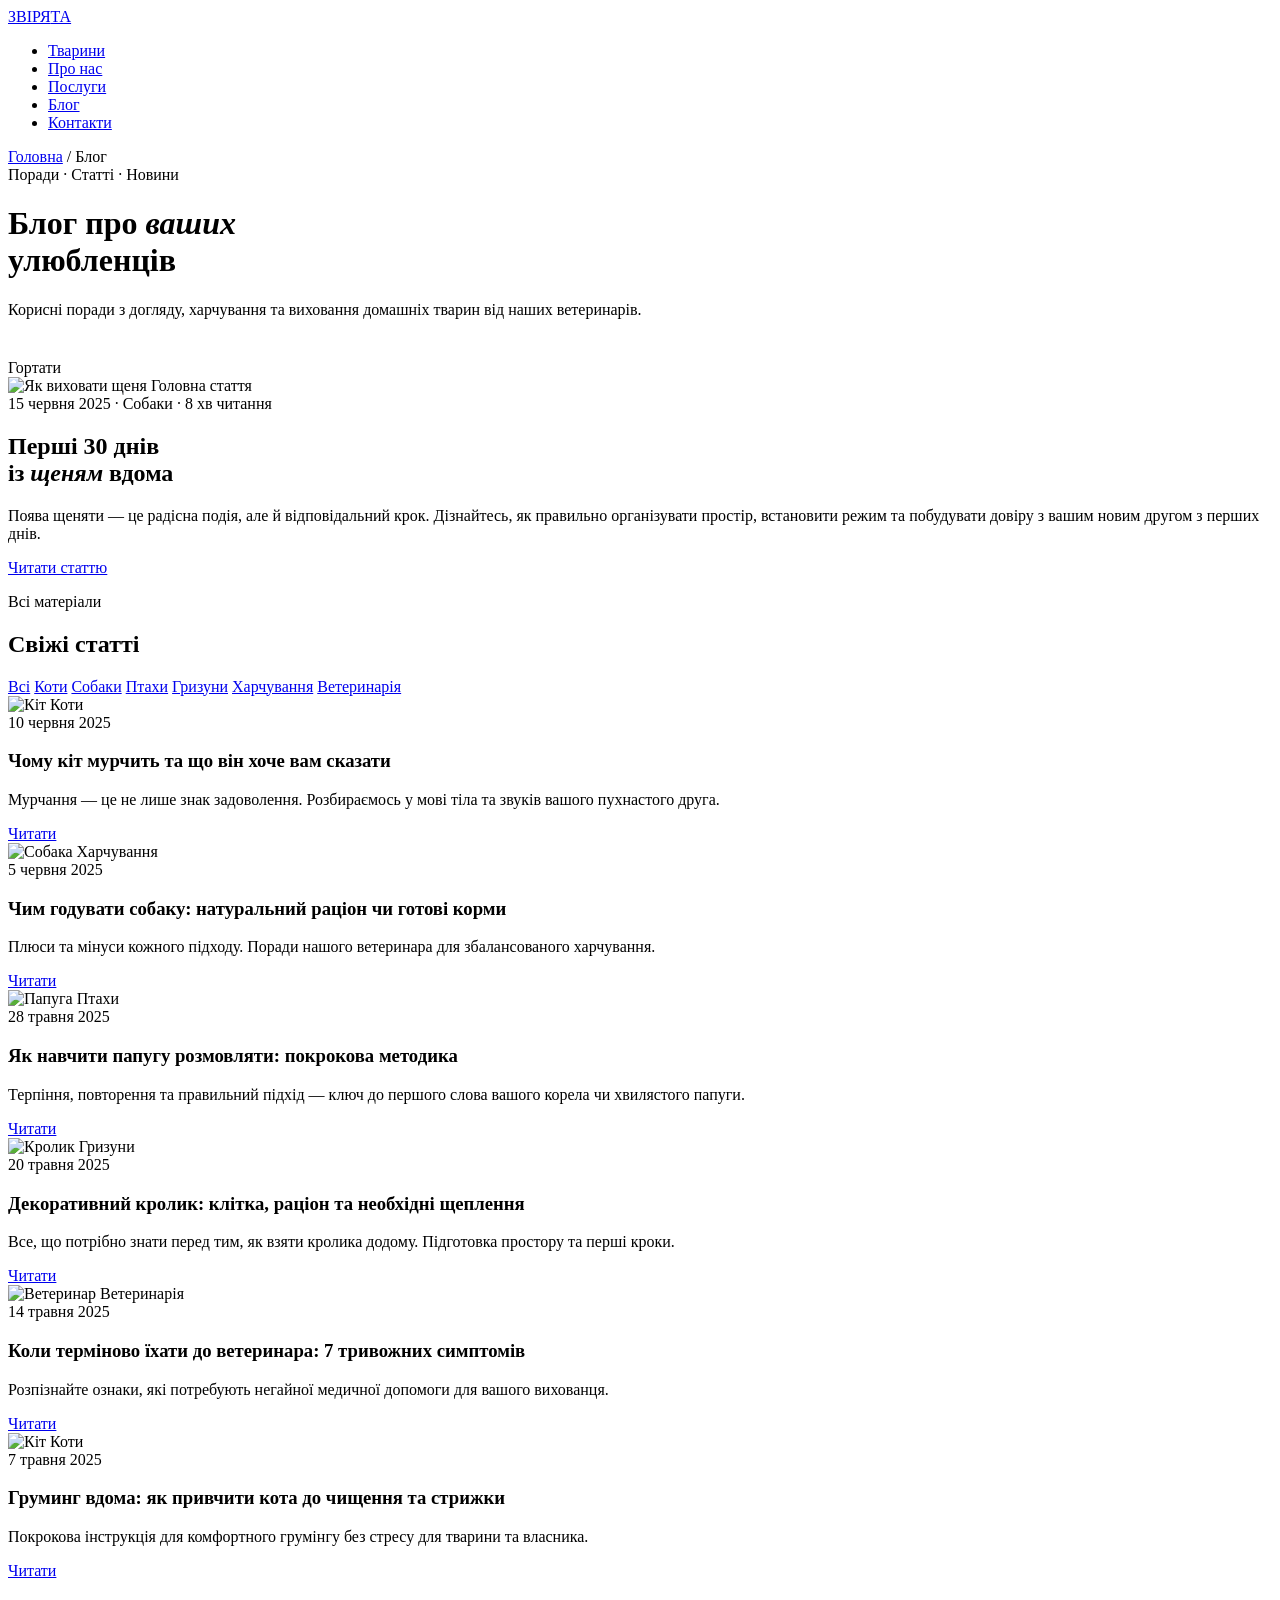
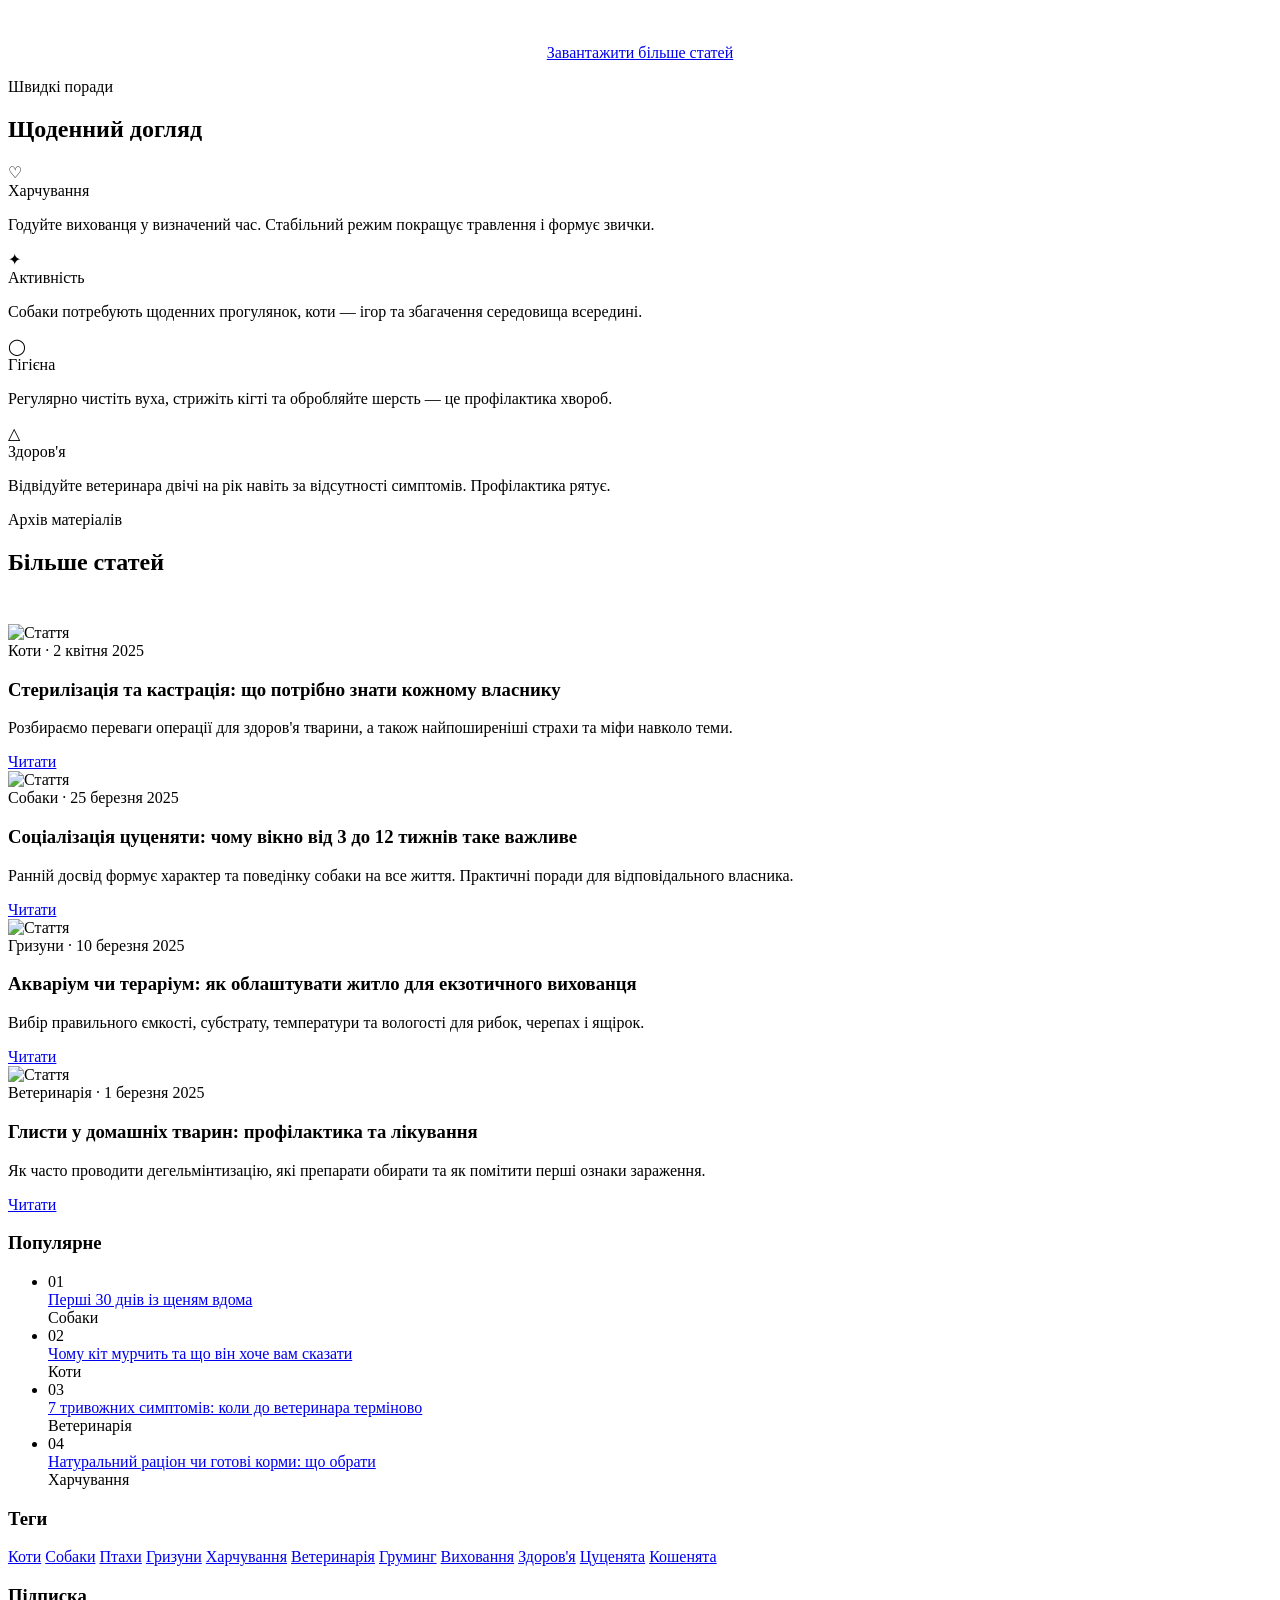
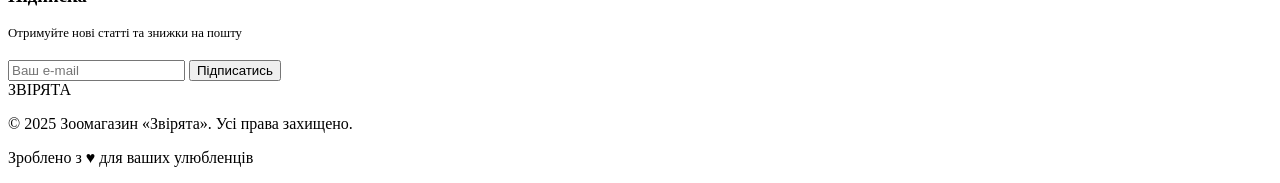
==== index.html @ 67604cf1 "Rename html.index to index.html" ====
<!DOCTYPE html>
<html lang="uk">
<head>
  <meta charset="UTF-8">
  <meta name="viewport" content="width=device-width, initial-scale=1.0">
  <title>ЗВІРЯТА — Блог про тварин</title>
  <link rel="stylesheet" href="style.css">
  <link href="https://fonts.googleapis.com/css2?family=Cormorant+Garamond:ital,wght@0,300;0,400;1,300&family=Montserrat:wght@300;400;500&display=swap" rel="stylesheet">
</head>
<body>


  <!-- NAV -->
  <nav>
    <a href="index.html" class="nav-logo">ЗВІ<span>РЯ</span>ТА</a>
    <ul class="nav-links">
      <li><a href="index.html#animals">Тварини</a></li>
      <li><a href="about.html">Про нас</a></li>
      <li><a href="Services.html">Послуги</a></li>
      <li><a href="about.html#blog" class="active">Блог</a></li>
      <li><a href="index.html#Contacs">Контакти</a></li>
    </ul>
  </nav>




  <!-- PAGE HERO -->
  <div class="page-hero">
    <div class="hero-deco"></div>
    <div class="hero-deco"></div>
    <div class="breadcrumb">
      <a href="index.html">Головна</a>
      <span>/</span>
      <span style="color: var(--accent);">Блог</span>
    </div>
    <span class="page-hero-tag">Поради · Статті · Новини</span>
    <h1 class="page-hero-title">Блог про <em>ваших</em><br>улюбленців</h1>
    <p class="page-hero-sub">Корисні поради з догляду, харчування та виховання домашніх тварин від наших ветеринарів.</p>
    <div class="scroll-hint" style="position: relative; bottom: unset; left: unset; transform: none; margin-top: 2.5rem;">
      <div class="scroll-line"></div>
      <span>Гортати</span>
    </div>
  </div>


  <!-- FEATURED ARTICLE -->
  <section id="featured" style="padding: 0;">
    <div class="featured-inner">
      <div class="featured-img">
        <img src="https://images.unsplash.com/photo-1601979031925-424e53b6caaa?w=900&q=80" alt="Як виховати щеня">
        <span class="featured-label">Головна стаття</span>
      </div>
      <div class="featured-content">
        <div class="featured-meta">
          <span>15 червня 2025</span>
          <span>·</span>
          <span>Собаки</span>
          <span>·</span>
          <span>8 хв читання</span>
        </div>
        <h2 class="featured-title">Перші 30 днів<br>із <em>щеням</em> вдома</h2>
        <div class="divider"></div>
        <p class="featured-excerpt">Поява щеняти — це радісна подія, але й відповідальний крок. Дізнайтесь, як правильно організувати простір, встановити режим та побудувати довіру з вашим новим другом з перших днів.</p>
        <a href="#" class="btn" style="align-self: flex-start;">Читати статтю</a>
      </div>
    </div>
  </section>


  <!-- BLOG GRID -->
  <section id="blog-grid">
    <div class="blog-header">
      <div>
        <p class="section-label">Всі матеріали</p>
        <h2 class="section-title">Свіжі статті</h2>
        <div class="divider"></div>
      </div>
      <div class="categories">
        <a href="#" class="cat-btn active">Всі</a>
        <a href="#" class="cat-btn">Коти</a>
        <a href="#" class="cat-btn">Собаки</a>
        <a href="#" class="cat-btn">Птахи</a>
        <a href="#" class="cat-btn">Гризуни</a>
        <a href="#" class="cat-btn">Харчування</a>
        <a href="#" class="cat-btn">Ветеринарія</a>
      </div>
    </div>


    <div class="articles-grid">


      <div class="article-card">
        <div class="article-img">
          <img src="https://images.unsplash.com/photo-1548802673-380ab8ebc7b7?w=600&q=80" alt="Кіт">
          <span class="article-cat-tag">Коти</span>
        </div>
        <div class="article-body">
          <span class="article-date">10 червня 2025</span>
          <h3 class="article-title">Чому кіт мурчить та що він хоче вам сказати</h3>
          <p class="article-excerpt">Мурчання — це не лише знак задоволення. Розбираємось у мові тіла та звуків вашого пухнастого друга.</p>
          <a href="#" class="article-link">Читати</a>
        </div>
      </div>


      <div class="article-card">
        <div class="article-img">
          <img src="https://images.unsplash.com/photo-1568640347023-a616a30bc3bd?w=600&q=80" alt="Собака">
          <span class="article-cat-tag">Харчування</span>
        </div>
        <div class="article-body">
          <span class="article-date">5 червня 2025</span>
          <h3 class="article-title">Чим годувати собаку: натуральний раціон чи готові корми</h3>
          <p class="article-excerpt">Плюси та мінуси кожного підходу. Поради нашого ветеринара для збалансованого харчування.</p>
          <a href="#" class="article-link">Читати</a>
        </div>
      </div>


      <div class="article-card">
        <div class="article-img">
          <img src="https://images.unsplash.com/photo-1552728089-57bdde30beb3?w=600&q=80" alt="Папуга">
          <span class="article-cat-tag">Птахи</span>
        </div>
        <div class="article-body">
          <span class="article-date">28 травня 2025</span>
          <h3 class="article-title">Як навчити папугу розмовляти: покрокова методика</h3>
          <p class="article-excerpt">Терпіння, повторення та правильний підхід — ключ до першого слова вашого корела чи хвилястого папуги.</p>
          <a href="#" class="article-link">Читати</a>
        </div>
      </div>


      <div class="article-card">
        <div class="article-img">
          <img src="https://images.unsplash.com/photo-1615631648086-325025c9e51e?w=600&q=80" alt="Кролик">
          <span class="article-cat-tag">Гризуни</span>
        </div>
        <div class="article-body">
          <span class="article-date">20 травня 2025</span>
          <h3 class="article-title">Декоративний кролик: клітка, раціон та необхідні щеплення</h3>
          <p class="article-excerpt">Все, що потрібно знати перед тим, як взяти кролика додому. Підготовка простору та перші кроки.</p>
          <a href="#" class="article-link">Читати</a>
        </div>
      </div>


      <div class="article-card">
        <div class="article-img">
          <img src="https://images.unsplash.com/photo-1587300003388-59208cc962cb?w=600&q=80" alt="Ветеринар">
          <span class="article-cat-tag">Ветеринарія</span>
        </div>
        <div class="article-body">
          <span class="article-date">14 травня 2025</span>
          <h3 class="article-title">Коли терміново їхати до ветеринара: 7 тривожних симптомів</h3>
          <p class="article-excerpt">Розпізнайте ознаки, які потребують негайної медичної допомоги для вашого вихованця.</p>
          <a href="#" class="article-link">Читати</a>
        </div>
      </div>


      <div class="article-card">
        <div class="article-img">
          <img src="https://images.unsplash.com/photo-1514888286974-6c03e2ca1dba?w=600&q=80" alt="Кіт">
          <span class="article-cat-tag">Коти</span>
        </div>
        <div class="article-body">
          <span class="article-date">7 травня 2025</span>
          <h3 class="article-title">Груминг вдома: як привчити кота до чищення та стрижки</h3>
          <p class="article-excerpt">Покрокова інструкція для комфортного грумінгу без стресу для тварини та власника.</p>
          <a href="#" class="article-link">Читати</a>
        </div>
      </div>


    </div>


    <div style="text-align: center; margin-top: 4rem;">
      <a href="#" class="btn btn-outline">Завантажити більше статей</a>
    </div>
  </section>


  <!-- QUICK TIPS STRIP -->
  <section id="tips">
    <div class="tips-header">
      <p class="section-label">Швидкі поради</p>
      <h2 class="section-title">Щоденний догляд</h2>
      <div class="divider"></div>
    </div>
    <div class="tips-grid">
      <div class="tip-item">
        <div class="tip-icon">♡</div>
        <div class="tip-title">Харчування</div>
        <p class="tip-text">Годуйте вихованця у визначений час. Стабільний режим покращує травлення і формує звички.</p>
      </div>
      <div class="tip-item">
        <div class="tip-icon">✦</div>
        <div class="tip-title">Активність</div>
        <p class="tip-text">Собаки потребують щоденних прогулянок, коти — ігор та збагачення середовища всередині.</p>
      </div>
      <div class="tip-item">
        <div class="tip-icon">◯</div>
        <div class="tip-title">Гігієна</div>
        <p class="tip-text">Регулярно чистіть вуха, стрижіть кігті та обробляйте шерсть — це профілактика хвороб.</p>
      </div>
      <div class="tip-item">
        <div class="tip-icon">△</div>
        <div class="tip-title">Здоров'я</div>
        <p class="tip-text">Відвідуйте ветеринара двічі на рік навіть за відсутності симптомів. Профілактика рятує.</p>
      </div>
    </div>
  </section>


  <!-- MORE ARTICLES + SIDEBAR -->
  <section id="more-articles">
    <div style="margin-bottom: 3rem;">
      <p class="section-label">Архів матеріалів</p>
      <h2 class="section-title">Більше статей</h2>
      <div class="divider"></div>
    </div>
    <div class="two-col">
      <div class="list-articles">


        <div class="list-article">
          <div class="list-article-img">
            <img src="https://images.unsplash.com/photo-1450778869180-41d0601e046e?w=400&q=80" alt="Стаття">
          </div>
          <div class="list-article-content">
            <div class="list-article-cat">Коти · 2 квітня 2025</div>
            <h3 class="list-article-title">Стерилізація та кастрація: що потрібно знати кожному власнику</h3>
            <p class="list-article-excerpt">Розбираємо переваги операції для здоров'я тварини, а також найпоширеніші страхи та міфи навколо теми.</p>
            <a href="#" class="article-link">Читати</a>
          </div>
        </div>


        <div class="list-article">
          <div class="list-article-img">
            <img src="https://images.unsplash.com/photo-1518155317743-a8ff43ea6a5f?w=400&q=80" alt="Стаття">
          </div>
          <div class="list-article-content">
            <div class="list-article-cat">Собаки · 25 березня 2025</div>
            <h3 class="list-article-title">Соціалізація цуценяти: чому вікно від 3 до 12 тижнів таке важливе</h3>
            <p class="list-article-excerpt">Ранній досвід формує характер та поведінку собаки на все життя. Практичні поради для відповідального власника.</p>
            <a href="#" class="article-link">Читати</a>
          </div>
        </div>


        <div class="list-article">
          <div class="list-article-img">
            <img src="https://images.unsplash.com/photo-1425082661705-1834bfd09dca?w=400&q=80" alt="Стаття">
          </div>
          <div class="list-article-content">
            <div class="list-article-cat">Гризуни · 10 березня 2025</div>
            <h3 class="list-article-title">Акваріум чи тераріум: як облаштувати житло для екзотичного вихованця</h3>
            <p class="list-article-excerpt">Вибір правильного ємкості, субстрату, температури та вологості для рибок, черепах і ящірок.</p>
            <a href="#" class="article-link">Читати</a>
          </div>
        </div>


        <div class="list-article">
          <div class="list-article-img">
            <img src="https://images.unsplash.com/photo-1537151608828-ea2b11777ee8?w=400&q=80" alt="Стаття">
          </div>
          <div class="list-article-content">
            <div class="list-article-cat">Ветеринарія · 1 березня 2025</div>
            <h3 class="list-article-title">Глисти у домашніх тварин: профілактика та лікування</h3>
            <p class="list-article-excerpt">Як часто проводити дегельмінтизацію, які препарати обирати та як помітити перші ознаки зараження.</p>
            <a href="#" class="article-link">Читати</a>
          </div>
        </div>


      </div>


      <!-- SIDEBAR -->
      <aside class="sidebar">


        <div class="sidebar-block">
          <h3 class="sidebar-title">Популярне</h3>
          <ul class="popular-list">
            <li class="popular-item">
              <span class="popular-num">01</span>
              <div>
                <a href="#" class="popular-title">Перші 30 днів із щеням вдома</a>
                <div class="popular-cat">Собаки</div>
              </div>
            </li>
            <li class="popular-item">
              <span class="popular-num">02</span>
              <div>
                <a href="#" class="popular-title">Чому кіт мурчить та що він хоче вам сказати</a>
                <div class="popular-cat">Коти</div>
              </div>
            </li>
            <li class="popular-item">
              <span class="popular-num">03</span>
              <div>
                <a href="#" class="popular-title">7 тривожних симптомів: коли до ветеринара терміново</a>
                <div class="popular-cat">Ветеринарія</div>
              </div>
            </li>
            <li class="popular-item">
              <span class="popular-num">04</span>
              <div>
                <a href="#" class="popular-title">Натуральний раціон чи готові корми: що обрати</a>
                <div class="popular-cat">Харчування</div>
              </div>
            </li>
          </ul>
        </div>


        <div class="sidebar-block">
          <h3 class="sidebar-title">Теги</h3>
          <div class="tag-cloud">
            <a href="#" class="tag">Коти</a>
            <a href="#" class="tag">Собаки</a>
            <a href="#" class="tag">Птахи</a>
            <a href="#" class="tag">Гризуни</a>
            <a href="#" class="tag">Харчування</a>
            <a href="#" class="tag">Ветеринарія</a>
            <a href="#" class="tag">Груминг</a>
            <a href="#" class="tag">Виховання</a>
            <a href="#" class="tag">Здоров'я</a>
            <a href="#" class="tag">Цуценята</a>
            <a href="#" class="tag">Кошенята</a>
          </div>
        </div>


        <div class="sidebar-block sidebar-newsletter">
          <h3 class="sidebar-title">Підписка</h3>
          <p style="font-size: .8rem; color: var(--muted); margin-bottom: 1.2rem;">Отримуйте нові статті та знижки на пошту</p>
          <input type="email" placeholder="Ваш e-mail">
          <button type="button">Підписатись</button>
        </div>


      </aside>
    </div>
  </section>


  <!-- FOOTER -->
  <footer>
    <div class="footer-logo">ЗВІ<span>РЯ</span>ТА</div>
    <p>© 2025 Зоомагазин «Звірята». Усі права захищено.</p>
    <p>Зроблено з ♥ для ваших улюбленців</p>
  </footer>


</body>
</html>
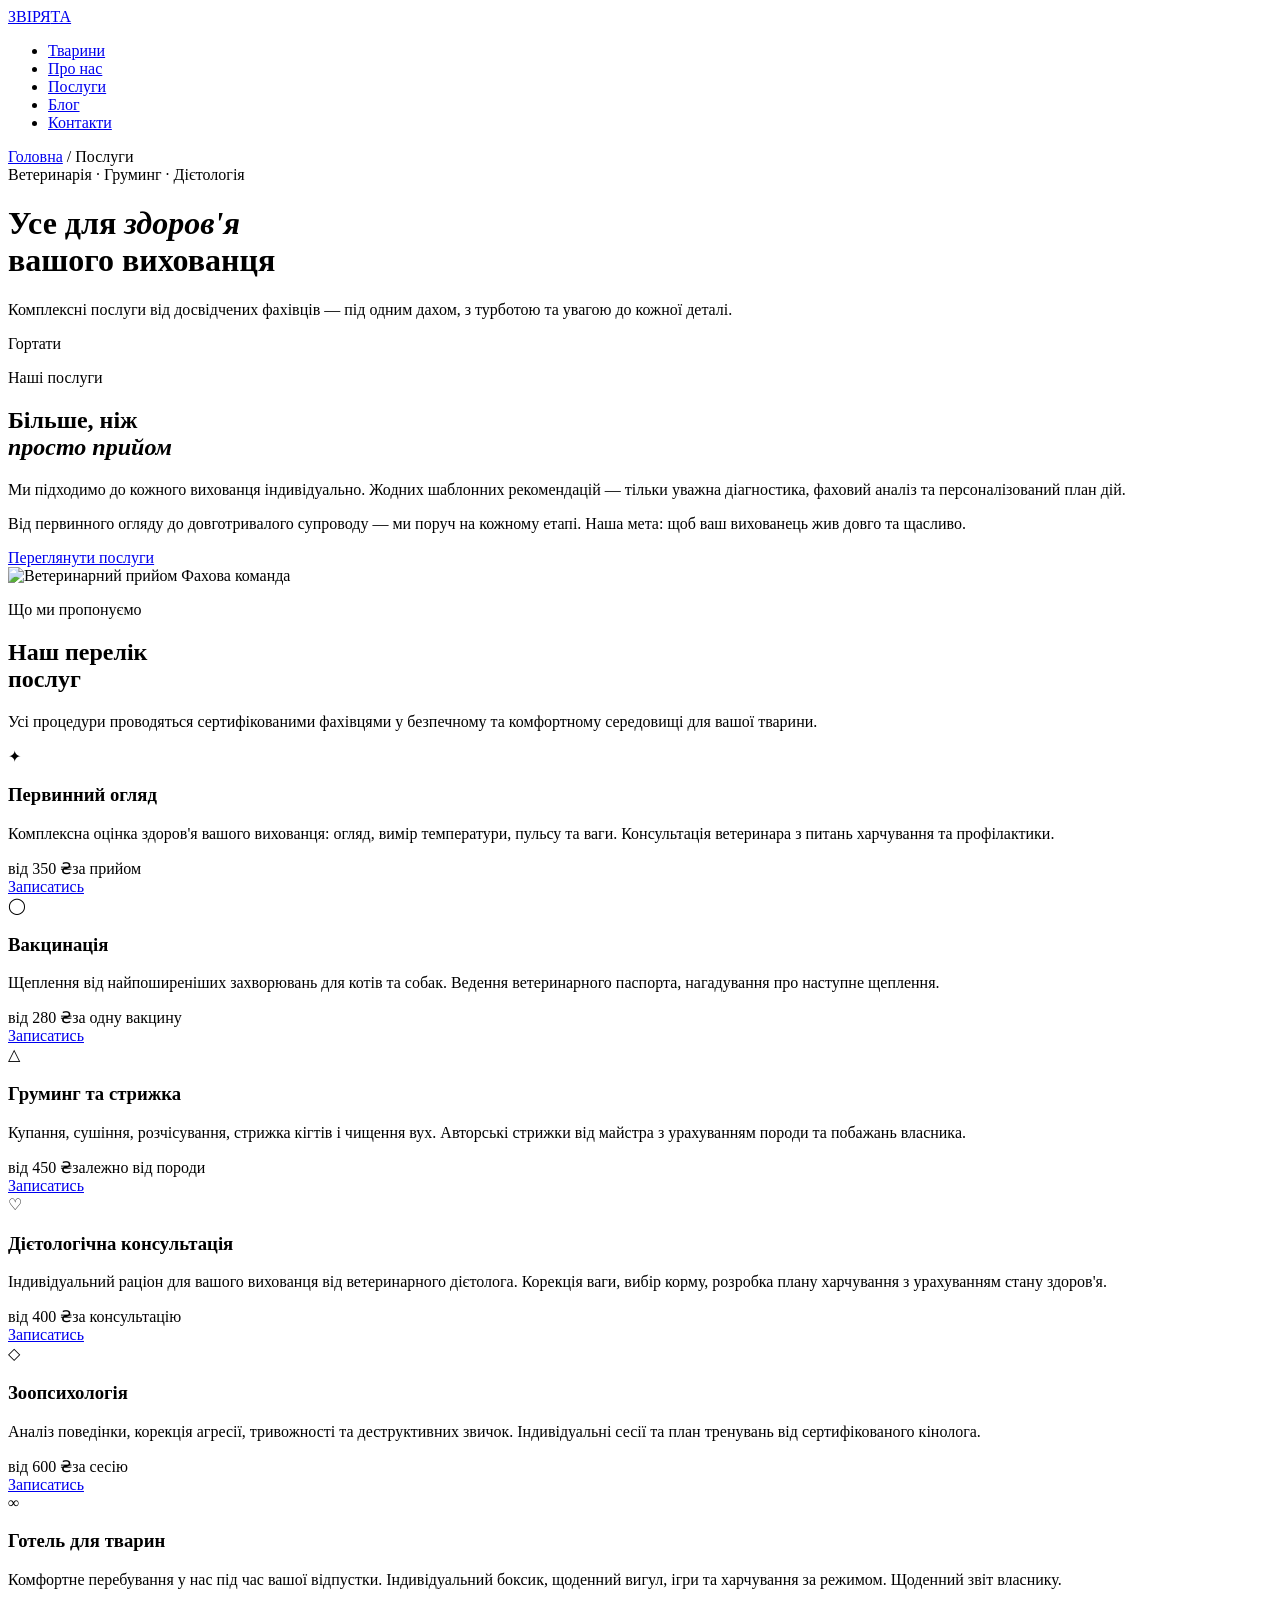
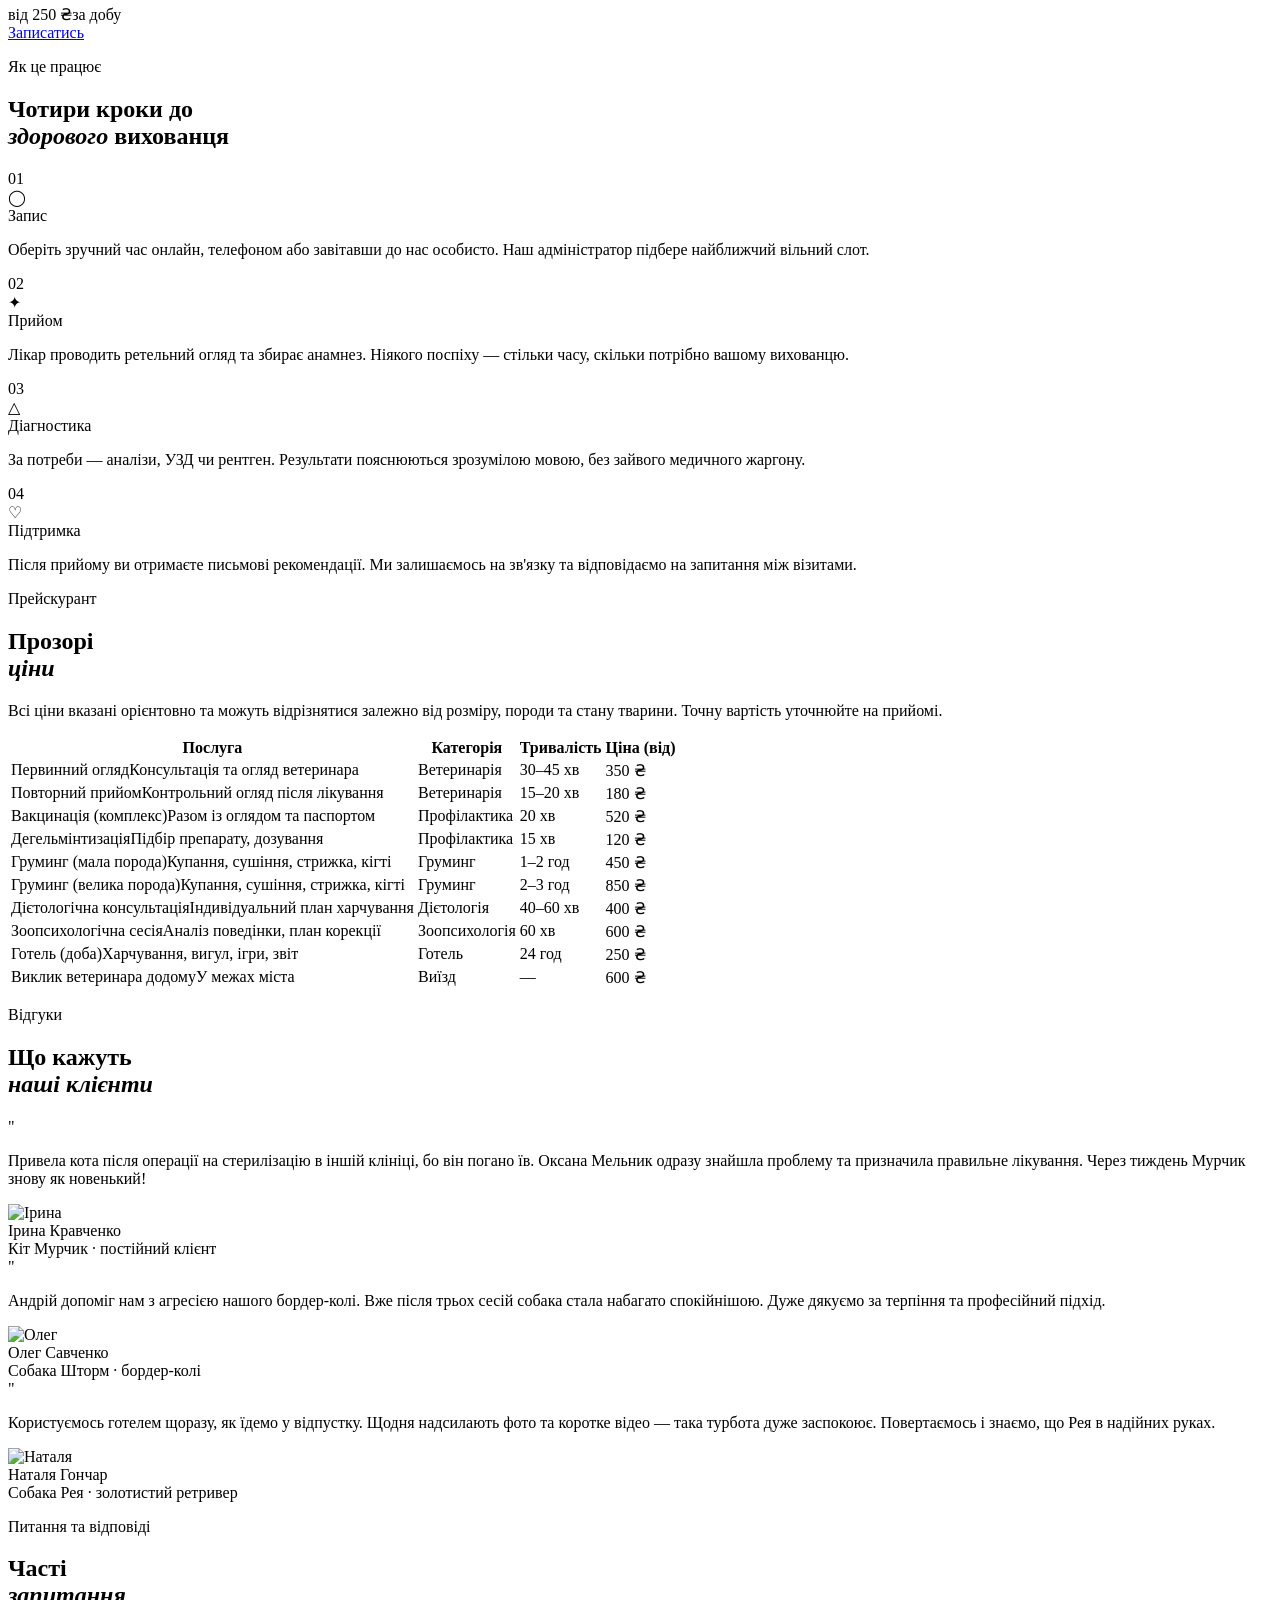
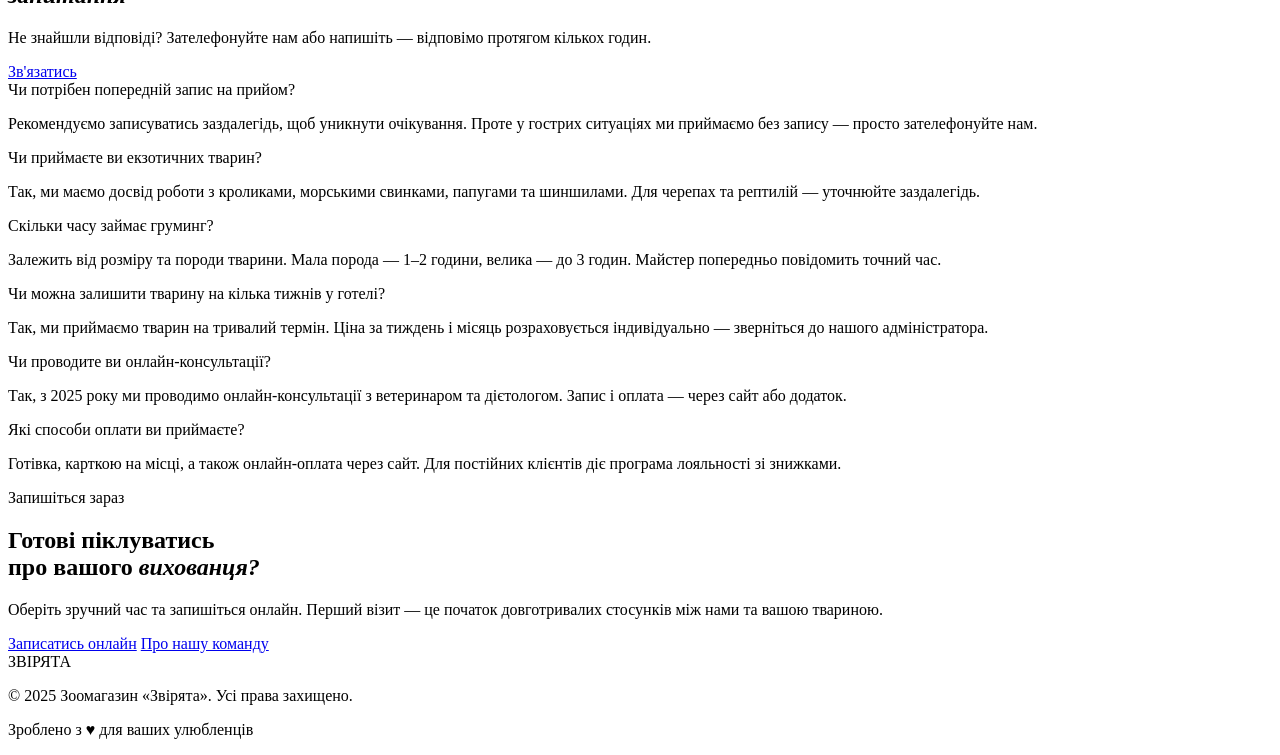
==== commit f11134eb: "Create index.html for services page Add a complete HTML structure for the services page." ====
--- a/index.html
+++ b/index.html
@@ -1,15 +1,15 @@
+
 
 <!DOCTYPE html>
 <html lang="uk">
 <head>
   <meta charset="UTF-8">
   <meta name="viewport" content="width=device-width, initial-scale=1.0">
-  <title>ЗВІРЯТА — Блог про тварин</title>
-  <link rel="stylesheet" href="style.css">
+  <title>Послуги — ЗВІРЯТА</title>
+  <link rel="stylesheet" href="style3.css">
   <link href="https://fonts.googleapis.com/css2?family=Cormorant+Garamond:ital,wght@0,300;0,400;1,300&family=Montserrat:wght@300;400;500&display=swap" rel="stylesheet">
 </head>
 <body>
-
 
   <!-- NAV -->
   <nav>
@@ -17,14 +17,11 @@
     <ul class="nav-links">
       <li><a href="index.html#animals">Тварини</a></li>
       <li><a href="about.html">Про нас</a></li>
-      <li><a href="Services.html">Послуги</a></li>
-      <li><a href="about.html#blog" class="active">Блог</a></li>
-      <li><a href="index.html#Contacs">Контакти</a></li>
+      <li><a href="Services.html"> Послуги</a></li>
+      <li><a href="blog.html">Блог</a></li>
+      <li><a href="index.html#schedule">Контакти</a></li>
     </ul>
   </nav>
-
-
-
 
   <!-- PAGE HERO -->
   <div class="page-hero">
@@ -33,325 +30,338 @@
     <div class="breadcrumb">
       <a href="index.html">Головна</a>
       <span>/</span>
-      <span style="color: var(--accent);">Блог</span>
-    </div>
-    <span class="page-hero-tag">Поради · Статті · Новини</span>
-    <h1 class="page-hero-title">Блог про <em>ваших</em><br>улюбленців</h1>
-    <p class="page-hero-sub">Корисні поради з догляду, харчування та виховання домашніх тварин від наших ветеринарів.</p>
-    <div class="scroll-hint" style="position: relative; bottom: unset; left: unset; transform: none; margin-top: 2.5rem;">
+      <span style="color: var(--accent);">Послуги</span>
+    </div>
+    <span class="page-hero-tag">Ветеринарія · Груминг · Дієтологія</span>
+    <h1 class="page-hero-title">Усе для <em>здоров'я</em><br>вашого вихованця</h1>
+    <p class="page-hero-sub">Комплексні послуги від досвідчених фахівців — під одним дахом, з турботою та увагою до кожної деталі.</p>
+    <div class="scroll-hint">
       <div class="scroll-line"></div>
       <span>Гортати</span>
     </div>
   </div>
 
-
-  <!-- FEATURED ARTICLE -->
-  <section id="featured" style="padding: 0;">
-    <div class="featured-inner">
-      <div class="featured-img">
-        <img src="https://images.unsplash.com/photo-1601979031925-424e53b6caaa?w=900&q=80" alt="Як виховати щеня">
-        <span class="featured-label">Головна стаття</span>
-      </div>
-      <div class="featured-content">
-        <div class="featured-meta">
-          <span>15 червня 2025</span>
-          <span>·</span>
-          <span>Собаки</span>
-          <span>·</span>
-          <span>8 хв читання</span>
-        </div>
-        <h2 class="featured-title">Перші 30 днів<br>із <em>щеням</em> вдома</h2>
+  <!-- INTRO -->
+  <section id="services-main" style="padding: 0;">
+    <div class="services-intro">
+      <div class="services-intro-text">
+        <p class="section-label">Наші послуги</p>
+        <h2 class="section-title">Більше, ніж<br><em>просто прийом</em></h2>
         <div class="divider"></div>
-        <p class="featured-excerpt">Поява щеняти — це радісна подія, але й відповідальний крок. Дізнайтесь, як правильно організувати простір, встановити режим та побудувати довіру з вашим новим другом з перших днів.</p>
-        <a href="#" class="btn" style="align-self: flex-start;">Читати статтю</a>
-      </div>
-    </div>
-  </section>
-
-
-  <!-- BLOG GRID -->
-  <section id="blog-grid">
-    <div class="blog-header">
+        <p>Ми підходимо до кожного вихованця індивідуально. Жодних шаблонних рекомендацій — тільки уважна діагностика, фаховий аналіз та персоналізований план дій.</p>
+        <p>Від первинного огляду до довготривалого супроводу — ми поруч на кожному етапі. Наша мета: щоб ваш вихованець жив довго та щасливо.</p>
+        <a href="#services-cards" class="btn" style="align-self: flex-start; margin-top: 1rem;">Переглянути послуги</a>
+      </div>
+      <div class="services-intro-img">
+        <img src="https://images.unsplash.com/photo-1576201836106-db1758fd1c97?w=900&q=80" alt="Ветеринарний прийом">
+        <span class="services-intro-img-label">Фахова команда</span>
+      </div>
+    </div>
+  </section>
+
+  <!-- SERVICES CARDS -->
+  <section id="services-cards">
+    <div class="services-header">
       <div>
-        <p class="section-label">Всі матеріали</p>
-        <h2 class="section-title">Свіжі статті</h2>
+        <p class="section-label">Що ми пропонуємо</p>
+        <h2 class="section-title">Наш перелік<br>послуг</h2>
         <div class="divider"></div>
       </div>
-      <div class="categories">
-        <a href="#" class="cat-btn active">Всі</a>
-        <a href="#" class="cat-btn">Коти</a>
-        <a href="#" class="cat-btn">Собаки</a>
-        <a href="#" class="cat-btn">Птахи</a>
-        <a href="#" class="cat-btn">Гризуни</a>
-        <a href="#" class="cat-btn">Харчування</a>
-        <a href="#" class="cat-btn">Ветеринарія</a>
-      </div>
-    </div>
-
-
-    <div class="articles-grid">
-
-
-      <div class="article-card">
-        <div class="article-img">
-          <img src="https://images.unsplash.com/photo-1548802673-380ab8ebc7b7?w=600&q=80" alt="Кіт">
-          <span class="article-cat-tag">Коти</span>
-        </div>
-        <div class="article-body">
-          <span class="article-date">10 червня 2025</span>
-          <h3 class="article-title">Чому кіт мурчить та що він хоче вам сказати</h3>
-          <p class="article-excerpt">Мурчання — це не лише знак задоволення. Розбираємось у мові тіла та звуків вашого пухнастого друга.</p>
-          <a href="#" class="article-link">Читати</a>
-        </div>
-      </div>
-
-
-      <div class="article-card">
-        <div class="article-img">
-          <img src="https://images.unsplash.com/photo-1568640347023-a616a30bc3bd?w=600&q=80" alt="Собака">
-          <span class="article-cat-tag">Харчування</span>
-        </div>
-        <div class="article-body">
-          <span class="article-date">5 червня 2025</span>
-          <h3 class="article-title">Чим годувати собаку: натуральний раціон чи готові корми</h3>
-          <p class="article-excerpt">Плюси та мінуси кожного підходу. Поради нашого ветеринара для збалансованого харчування.</p>
-          <a href="#" class="article-link">Читати</a>
-        </div>
-      </div>
-
-
-      <div class="article-card">
-        <div class="article-img">
-          <img src="https://images.unsplash.com/photo-1552728089-57bdde30beb3?w=600&q=80" alt="Папуга">
-          <span class="article-cat-tag">Птахи</span>
-        </div>
-        <div class="article-body">
-          <span class="article-date">28 травня 2025</span>
-          <h3 class="article-title">Як навчити папугу розмовляти: покрокова методика</h3>
-          <p class="article-excerpt">Терпіння, повторення та правильний підхід — ключ до першого слова вашого корела чи хвилястого папуги.</p>
-          <a href="#" class="article-link">Читати</a>
-        </div>
-      </div>
-
-
-      <div class="article-card">
-        <div class="article-img">
-          <img src="https://images.unsplash.com/photo-1615631648086-325025c9e51e?w=600&q=80" alt="Кролик">
-          <span class="article-cat-tag">Гризуни</span>
-        </div>
-        <div class="article-body">
-          <span class="article-date">20 травня 2025</span>
-          <h3 class="article-title">Декоративний кролик: клітка, раціон та необхідні щеплення</h3>
-          <p class="article-excerpt">Все, що потрібно знати перед тим, як взяти кролика додому. Підготовка простору та перші кроки.</p>
-          <a href="#" class="article-link">Читати</a>
-        </div>
-      </div>
-
-
-      <div class="article-card">
-        <div class="article-img">
-          <img src="https://images.unsplash.com/photo-1587300003388-59208cc962cb?w=600&q=80" alt="Ветеринар">
-          <span class="article-cat-tag">Ветеринарія</span>
-        </div>
-        <div class="article-body">
-          <span class="article-date">14 травня 2025</span>
-          <h3 class="article-title">Коли терміново їхати до ветеринара: 7 тривожних симптомів</h3>
-          <p class="article-excerpt">Розпізнайте ознаки, які потребують негайної медичної допомоги для вашого вихованця.</p>
-          <a href="#" class="article-link">Читати</a>
-        </div>
-      </div>
-
-
-      <div class="article-card">
-        <div class="article-img">
-          <img src="https://images.unsplash.com/photo-1514888286974-6c03e2ca1dba?w=600&q=80" alt="Кіт">
-          <span class="article-cat-tag">Коти</span>
-        </div>
-        <div class="article-body">
-          <span class="article-date">7 травня 2025</span>
-          <h3 class="article-title">Груминг вдома: як привчити кота до чищення та стрижки</h3>
-          <p class="article-excerpt">Покрокова інструкція для комфортного грумінгу без стресу для тварини та власника.</p>
-          <a href="#" class="article-link">Читати</a>
-        </div>
-      </div>
-
-
-    </div>
-
-
-    <div style="text-align: center; margin-top: 4rem;">
-      <a href="#" class="btn btn-outline">Завантажити більше статей</a>
-    </div>
-  </section>
-
-
-  <!-- QUICK TIPS STRIP -->
-  <section id="tips">
-    <div class="tips-header">
-      <p class="section-label">Швидкі поради</p>
-      <h2 class="section-title">Щоденний догляд</h2>
+      <p class="services-header-note">Усі процедури проводяться сертифікованими фахівцями у безпечному та комфортному середовищі для вашої тварини.</p>
+    </div>
+
+    <div class="services-grid">
+
+      <div class="service-card">
+        <div class="service-icon">✦</div>
+        <h3 class="service-title">Первинний огляд</h3>
+        <p class="service-desc">Комплексна оцінка здоров'я вашого вихованця: огляд, вимір температури, пульсу та ваги. Консультація ветеринара з питань харчування та профілактики.</p>
+        <div class="service-price-row">
+          <div class="service-price">від 350 ₴<span>за прийом</span></div>
+          <a href="#" class="service-link">Записатись</a>
+        </div>
+      </div>
+
+      <div class="service-card">
+        <div class="service-icon">◯</div>
+        <h3 class="service-title">Вакцинація</h3>
+        <p class="service-desc">Щеплення від найпоширеніших захворювань для котів та собак. Ведення ветеринарного паспорта, нагадування про наступне щеплення.</p>
+        <div class="service-price-row">
+          <div class="service-price">від 280 ₴<span>за одну вакцину</span></div>
+          <a href="#" class="service-link">Записатись</a>
+        </div>
+      </div>
+
+      <div class="service-card">
+        <div class="service-icon">△</div>
+        <h3 class="service-title">Груминг та стрижка</h3>
+        <p class="service-desc">Купання, сушіння, розчісування, стрижка кігтів і чищення вух. Авторські стрижки від майстра з урахуванням породи та побажань власника.</p>
+        <div class="service-price-row">
+          <div class="service-price">від 450 ₴<span>залежно від породи</span></div>
+          <a href="#" class="service-link">Записатись</a>
+        </div>
+      </div>
+
+      <div class="service-card">
+        <div class="service-icon">♡</div>
+        <h3 class="service-title">Дієтологічна консультація</h3>
+        <p class="service-desc">Індивідуальний раціон для вашого вихованця від ветеринарного дієтолога. Корекція ваги, вибір корму, розробка плану харчування з урахуванням стану здоров'я.</p>
+        <div class="service-price-row">
+          <div class="service-price">від 400 ₴<span>за консультацію</span></div>
+          <a href="#" class="service-link">Записатись</a>
+        </div>
+      </div>
+
+      <div class="service-card">
+        <div class="service-icon">◇</div>
+        <h3 class="service-title">Зоопсихологія</h3>
+        <p class="service-desc">Аналіз поведінки, корекція агресії, тривожності та деструктивних звичок. Індивідуальні сесії та план тренувань від сертифікованого кінолога.</p>
+        <div class="service-price-row">
+          <div class="service-price">від 600 ₴<span>за сесію</span></div>
+          <a href="#" class="service-link">Записатись</a>
+        </div>
+      </div>
+
+      <div class="service-card">
+        <div class="service-icon">∞</div>
+        <h3 class="service-title">Готель для тварин</h3>
+        <p class="service-desc">Комфортне перебування у нас під час вашої відпустки. Індивідуальний боксик, щоденний вигул, ігри та харчування за режимом. Щоденний звіт власнику.</p>
+        <div class="service-price-row">
+          <div class="service-price">від 250 ₴<span>за добу</span></div>
+          <a href="#" class="service-link">Записатись</a>
+        </div>
+      </div>
+
+    </div>
+  </section>
+
+  <!-- PROCESS -->
+  <section id="process">
+    <div class="process-header">
+      <p class="section-label">Як це працює</p>
+      <h2 class="section-title">Чотири кроки до<br><em>здорового</em> вихованця</h2>
       <div class="divider"></div>
     </div>
-    <div class="tips-grid">
-      <div class="tip-item">
-        <div class="tip-icon">♡</div>
-        <div class="tip-title">Харчування</div>
-        <p class="tip-text">Годуйте вихованця у визначений час. Стабільний режим покращує травлення і формує звички.</p>
-      </div>
-      <div class="tip-item">
-        <div class="tip-icon">✦</div>
-        <div class="tip-title">Активність</div>
-        <p class="tip-text">Собаки потребують щоденних прогулянок, коти — ігор та збагачення середовища всередині.</p>
-      </div>
-      <div class="tip-item">
-        <div class="tip-icon">◯</div>
-        <div class="tip-title">Гігієна</div>
-        <p class="tip-text">Регулярно чистіть вуха, стрижіть кігті та обробляйте шерсть — це профілактика хвороб.</p>
-      </div>
-      <div class="tip-item">
-        <div class="tip-icon">△</div>
-        <div class="tip-title">Здоров'я</div>
-        <p class="tip-text">Відвідуйте ветеринара двічі на рік навіть за відсутності симптомів. Профілактика рятує.</p>
-      </div>
-    </div>
-  </section>
-
-
-  <!-- MORE ARTICLES + SIDEBAR -->
-  <section id="more-articles">
-    <div style="margin-bottom: 3rem;">
-      <p class="section-label">Архів матеріалів</p>
-      <h2 class="section-title">Більше статей</h2>
+    <div class="process-steps">
+      <div class="process-step">
+        <div class="step-num">01</div>
+        <div class="step-icon">◯</div>
+        <div class="step-title">Запис</div>
+        <p class="step-text">Оберіть зручний час онлайн, телефоном або завітавши до нас особисто. Наш адміністратор підбере найближчий вільний слот.</p>
+      </div>
+      <div class="process-step">
+        <div class="step-num">02</div>
+        <div class="step-icon">✦</div>
+        <div class="step-title">Прийом</div>
+        <p class="step-text">Лікар проводить ретельний огляд та збирає анамнез. Ніякого поспіху — стільки часу, скільки потрібно вашому вихованцю.</p>
+      </div>
+      <div class="process-step">
+        <div class="step-num">03</div>
+        <div class="step-icon">△</div>
+        <div class="step-title">Діагностика</div>
+        <p class="step-text">За потреби — аналізи, УЗД чи рентген. Результати пояснюються зрозумілою мовою, без зайвого медичного жаргону.</p>
+      </div>
+      <div class="process-step">
+        <div class="step-num">04</div>
+        <div class="step-icon">♡</div>
+        <div class="step-title">Підтримка</div>
+        <p class="step-text">Після прийому ви отримаєте письмові рекомендації. Ми залишаємось на зв'язку та відповідаємо на запитання між візитами.</p>
+      </div>
+    </div>
+  </section>
+
+  <!-- PRICING TABLE -->
+  <section id="pricing">
+    <div class="pricing-header">
+      <div>
+        <p class="section-label">Прейскурант</p>
+        <h2 class="section-title">Прозорі<br><em>ціни</em></h2>
+        <div class="divider"></div>
+      </div>
+      <p class="pricing-note">Всі ціни вказані орієнтовно та можуть відрізнятися залежно від розміру, породи та стану тварини. Точну вартість уточнюйте на прийомі.</p>
+    </div>
+
+    <table class="pricing-table">
+      <thead>
+        <tr>
+          <th>Послуга</th>
+          <th>Категорія</th>
+          <th>Тривалість</th>
+          <th>Ціна (від)</th>
+        </tr>
+      </thead>
+      <tbody>
+        <tr>
+          <td>Первинний огляд<span class="td-note">Консультація та огляд ветеринара</span></td>
+          <td class="td-cat">Ветеринарія</td>
+          <td>30–45 хв</td>
+          <td class="td-price">350 ₴</td>
+        </tr>
+        <tr>
+          <td>Повторний прийом<span class="td-note">Контрольний огляд після лікування</span></td>
+          <td class="td-cat">Ветеринарія</td>
+          <td>15–20 хв</td>
+          <td class="td-price">180 ₴</td>
+        </tr>
+        <tr>
+          <td>Вакцинація (комплекс)<span class="td-note">Разом із оглядом та паспортом</span></td>
+          <td class="td-cat">Профілактика</td>
+          <td>20 хв</td>
+          <td class="td-price">520 ₴</td>
+        </tr>
+        <tr>
+          <td>Дегельмінтизація<span class="td-note">Підбір препарату, дозування</span></td>
+          <td class="td-cat">Профілактика</td>
+          <td>15 хв</td>
+          <td class="td-price">120 ₴</td>
+        </tr>
+        <tr>
+          <td>Груминг (мала порода)<span class="td-note">Купання, сушіння, стрижка, кігті</span></td>
+          <td class="td-cat">Груминг</td>
+          <td>1–2 год</td>
+          <td class="td-price">450 ₴</td>
+        </tr>
+        <tr>
+          <td>Груминг (велика порода)<span class="td-note">Купання, сушіння, стрижка, кігті</span></td>
+          <td class="td-cat">Груминг</td>
+          <td>2–3 год</td>
+          <td class="td-price">850 ₴</td>
+        </tr>
+        <tr>
+          <td>Дієтологічна консультація<span class="td-note">Індивідуальний план харчування</span></td>
+          <td class="td-cat">Дієтологія</td>
+          <td>40–60 хв</td>
+          <td class="td-price">400 ₴</td>
+        </tr>
+        <tr>
+          <td>Зоопсихологічна сесія<span class="td-note">Аналіз поведінки, план корекції</span></td>
+          <td class="td-cat">Зоопсихологія</td>
+          <td>60 хв</td>
+          <td class="td-price">600 ₴</td>
+        </tr>
+        <tr>
+          <td>Готель (доба)<span class="td-note">Харчування, вигул, ігри, звіт</span></td>
+          <td class="td-cat">Готель</td>
+          <td>24 год</td>
+          <td class="td-price">250 ₴</td>
+        </tr>
+        <tr>
+          <td>Виклик ветеринара додому<span class="td-note">У межах міста</span></td>
+          <td class="td-cat">Виїзд</td>
+          <td>—</td>
+          <td class="td-price">600 ₴</td>
+        </tr>
+      </tbody>
+    </table>
+  </section>
+
+  <!-- TESTIMONIALS -->
+  <section id="testimonials">
+    <div class="testimonials-header">
+      <p class="section-label">Відгуки</p>
+      <h2 class="section-title">Що кажуть<br><em>наші клієнти</em></h2>
       <div class="divider"></div>
     </div>
-    <div class="two-col">
-      <div class="list-articles">
-
-
-        <div class="list-article">
-          <div class="list-article-img">
-            <img src="https://images.unsplash.com/photo-1450778869180-41d0601e046e?w=400&q=80" alt="Стаття">
-          </div>
-          <div class="list-article-content">
-            <div class="list-article-cat">Коти · 2 квітня 2025</div>
-            <h3 class="list-article-title">Стерилізація та кастрація: що потрібно знати кожному власнику</h3>
-            <p class="list-article-excerpt">Розбираємо переваги операції для здоров'я тварини, а також найпоширеніші страхи та міфи навколо теми.</p>
-            <a href="#" class="article-link">Читати</a>
-          </div>
-        </div>
-
-
-        <div class="list-article">
-          <div class="list-article-img">
-            <img src="https://images.unsplash.com/photo-1518155317743-a8ff43ea6a5f?w=400&q=80" alt="Стаття">
-          </div>
-          <div class="list-article-content">
-            <div class="list-article-cat">Собаки · 25 березня 2025</div>
-            <h3 class="list-article-title">Соціалізація цуценяти: чому вікно від 3 до 12 тижнів таке важливе</h3>
-            <p class="list-article-excerpt">Ранній досвід формує характер та поведінку собаки на все життя. Практичні поради для відповідального власника.</p>
-            <a href="#" class="article-link">Читати</a>
-          </div>
-        </div>
-
-
-        <div class="list-article">
-          <div class="list-article-img">
-            <img src="https://images.unsplash.com/photo-1425082661705-1834bfd09dca?w=400&q=80" alt="Стаття">
-          </div>
-          <div class="list-article-content">
-            <div class="list-article-cat">Гризуни · 10 березня 2025</div>
-            <h3 class="list-article-title">Акваріум чи тераріум: як облаштувати житло для екзотичного вихованця</h3>
-            <p class="list-article-excerpt">Вибір правильного ємкості, субстрату, температури та вологості для рибок, черепах і ящірок.</p>
-            <a href="#" class="article-link">Читати</a>
-          </div>
-        </div>
-
-
-        <div class="list-article">
-          <div class="list-article-img">
-            <img src="https://images.unsplash.com/photo-1537151608828-ea2b11777ee8?w=400&q=80" alt="Стаття">
-          </div>
-          <div class="list-article-content">
-            <div class="list-article-cat">Ветеринарія · 1 березня 2025</div>
-            <h3 class="list-article-title">Глисти у домашніх тварин: профілактика та лікування</h3>
-            <p class="list-article-excerpt">Як часто проводити дегельмінтизацію, які препарати обирати та як помітити перші ознаки зараження.</p>
-            <a href="#" class="article-link">Читати</a>
-          </div>
-        </div>
-
-
-      </div>
-
-
-      <!-- SIDEBAR -->
-      <aside class="sidebar">
-
-
-        <div class="sidebar-block">
-          <h3 class="sidebar-title">Популярне</h3>
-          <ul class="popular-list">
-            <li class="popular-item">
-              <span class="popular-num">01</span>
-              <div>
-                <a href="#" class="popular-title">Перші 30 днів із щеням вдома</a>
-                <div class="popular-cat">Собаки</div>
-              </div>
-            </li>
-            <li class="popular-item">
-              <span class="popular-num">02</span>
-              <div>
-                <a href="#" class="popular-title">Чому кіт мурчить та що він хоче вам сказати</a>
-                <div class="popular-cat">Коти</div>
-              </div>
-            </li>
-            <li class="popular-item">
-              <span class="popular-num">03</span>
-              <div>
-                <a href="#" class="popular-title">7 тривожних симптомів: коли до ветеринара терміново</a>
-                <div class="popular-cat">Ветеринарія</div>
-              </div>
-            </li>
-            <li class="popular-item">
-              <span class="popular-num">04</span>
-              <div>
-                <a href="#" class="popular-title">Натуральний раціон чи готові корми: що обрати</a>
-                <div class="popular-cat">Харчування</div>
-              </div>
-            </li>
-          </ul>
-        </div>
-
-
-        <div class="sidebar-block">
-          <h3 class="sidebar-title">Теги</h3>
-          <div class="tag-cloud">
-            <a href="#" class="tag">Коти</a>
-            <a href="#" class="tag">Собаки</a>
-            <a href="#" class="tag">Птахи</a>
-            <a href="#" class="tag">Гризуни</a>
-            <a href="#" class="tag">Харчування</a>
-            <a href="#" class="tag">Ветеринарія</a>
-            <a href="#" class="tag">Груминг</a>
-            <a href="#" class="tag">Виховання</a>
-            <a href="#" class="tag">Здоров'я</a>
-            <a href="#" class="tag">Цуценята</a>
-            <a href="#" class="tag">Кошенята</a>
-          </div>
-        </div>
-
-
-        <div class="sidebar-block sidebar-newsletter">
-          <h3 class="sidebar-title">Підписка</h3>
-          <p style="font-size: .8rem; color: var(--muted); margin-bottom: 1.2rem;">Отримуйте нові статті та знижки на пошту</p>
-          <input type="email" placeholder="Ваш e-mail">
-          <button type="button">Підписатись</button>
-        </div>
-
-
-      </aside>
-    </div>
-  </section>
-
+    <div class="testimonials-grid">
+
+      <div class="testimonial-card">
+        <div class="testimonial-quote">"</div>
+        <p class="testimonial-text">Привела кота після операції на стерилізацію в іншій клініці, бо він погано їв. Оксана Мельник одразу знайшла проблему та призначила правильне лікування. Через тиждень Мурчик знову як новенький!</p>
+        <div class="testimonial-author">
+          <div class="testimonial-avatar">
+            <img src="https://images.unsplash.com/photo-1544005313-94ddf0286df2?w=100&q=80" alt="Ірина">
+          </div>
+          <div>
+            <div class="author-name">Ірина Кравченко</div>
+            <div class="author-pet">Кіт Мурчик · постійний клієнт</div>
+          </div>
+        </div>
+      </div>
+
+      <div class="testimonial-card">
+        <div class="testimonial-quote">"</div>
+        <p class="testimonial-text">Андрій допоміг нам з агресією нашого бордер-колі. Вже після трьох сесій собака стала набагато спокійнішою. Дуже дякуємо за терпіння та професійний підхід.</p>
+        <div class="testimonial-author">
+          <div class="testimonial-avatar">
+            <img src="https://images.unsplash.com/photo-1507003211169-0a1dd7228f2d?w=100&q=80" alt="Олег">
+          </div>
+          <div>
+            <div class="author-name">Олег Савченко</div>
+            <div class="author-pet">Собака Шторм · бордер-колі</div>
+          </div>
+        </div>
+      </div>
+
+      <div class="testimonial-card">
+        <div class="testimonial-quote">"</div>
+        <p class="testimonial-text">Користуємось готелем щоразу, як їдемо у відпустку. Щодня надсилають фото та коротке відео — така турбота дуже заспокоює. Повертаємось і знаємо, що Рея в надійних руках.</p>
+        <div class="testimonial-author">
+          <div class="testimonial-avatar">
+            <img src="https://images.unsplash.com/photo-1438761681033-6461ffad8d80?w=100&q=80" alt="Наталя">
+          </div>
+          <div>
+            <div class="author-name">Наталя Гончар</div>
+            <div class="author-pet">Собака Рея · золотистий ретривер</div>
+          </div>
+        </div>
+      </div>
+
+    </div>
+  </section>
+
+  <!-- FAQ -->
+  <section id="faq">
+    <div class="faq-inner">
+      <div class="faq-sidebar">
+        <p class="section-label">Питання та відповіді</p>
+        <h2 class="section-title">Часті<br><em>запитання</em></h2>
+        <div class="divider"></div>
+        <p>Не знайшли відповіді? Зателефонуйте нам або напишіть — відповімо протягом кількох годин.</p>
+        <a href="#cta" class="btn btn-outline">Зв'язатись</a>
+      </div>
+
+      <div class="faq-list">
+        <div class="faq-item">
+          <div class="faq-question">Чи потрібен попередній запис на прийом?</div>
+          <p class="faq-answer">Рекомендуємо записуватись заздалегідь, щоб уникнути очікування. Проте у гострих ситуаціях ми приймаємо без запису — просто зателефонуйте нам.</p>
+        </div>
+        <div class="faq-item">
+          <div class="faq-question">Чи приймаєте ви екзотичних тварин?</div>
+          <p class="faq-answer">Так, ми маємо досвід роботи з кроликами, морськими свинками, папугами та шиншилами. Для черепах та рептилій — уточнюйте заздалегідь.</p>
+        </div>
+        <div class="faq-item">
+          <div class="faq-question">Скільки часу займає груминг?</div>
+          <p class="faq-answer">Залежить від розміру та породи тварини. Мала порода — 1–2 години, велика — до 3 годин. Майстер попередньо повідомить точний час.</p>
+        </div>
+        <div class="faq-item">
+          <div class="faq-question">Чи можна залишити тварину на кілька тижнів у готелі?</div>
+          <p class="faq-answer">Так, ми приймаємо тварин на тривалий термін. Ціна за тиждень і місяць розраховується індивідуально — зверніться до нашого адміністратора.</p>
+        </div>
+        <div class="faq-item">
+          <div class="faq-question">Чи проводите ви онлайн-консультації?</div>
+          <p class="faq-answer">Так, з 2025 року ми проводимо онлайн-консультації з ветеринаром та дієтологом. Запис і оплата — через сайт або додаток.</p>
+        </div>
+        <div class="faq-item">
+          <div class="faq-question">Які способи оплати ви приймаєте?</div>
+          <p class="faq-answer">Готівка, карткою на місці, а також онлайн-оплата через сайт. Для постійних клієнтів діє програма лояльності зі знижками.</p>
+        </div>
+      </div>
+    </div>
+  </section>
+
+  <!-- CTA -->
+  <section id="cta">
+    <div class="cta-inner">
+      <p class="section-label">Запишіться зараз</p>
+      <h2 class="section-title">Готові піклуватись<br>про вашого <em>вихованця?</em></h2>
+      <div class="divider"></div>
+      <p>Оберіть зручний час та запишіться онлайн. Перший візит — це початок довготривалих стосунків між нами та вашою твариною.</p>
+      <div class="cta-buttons">
+        <a href="index.html#schedule" class="btn">Записатись онлайн</a>
+        <a href="about.html" class="btn btn-outline">Про нашу команду</a>
+      </div>
+    </div>
+  </section>
 
   <!-- FOOTER -->
   <footer>
@@ -360,6 +370,5 @@
     <p>Зроблено з ♥ для ваших улюбленців</p>
   </footer>
 
-
 </body>
 </html>
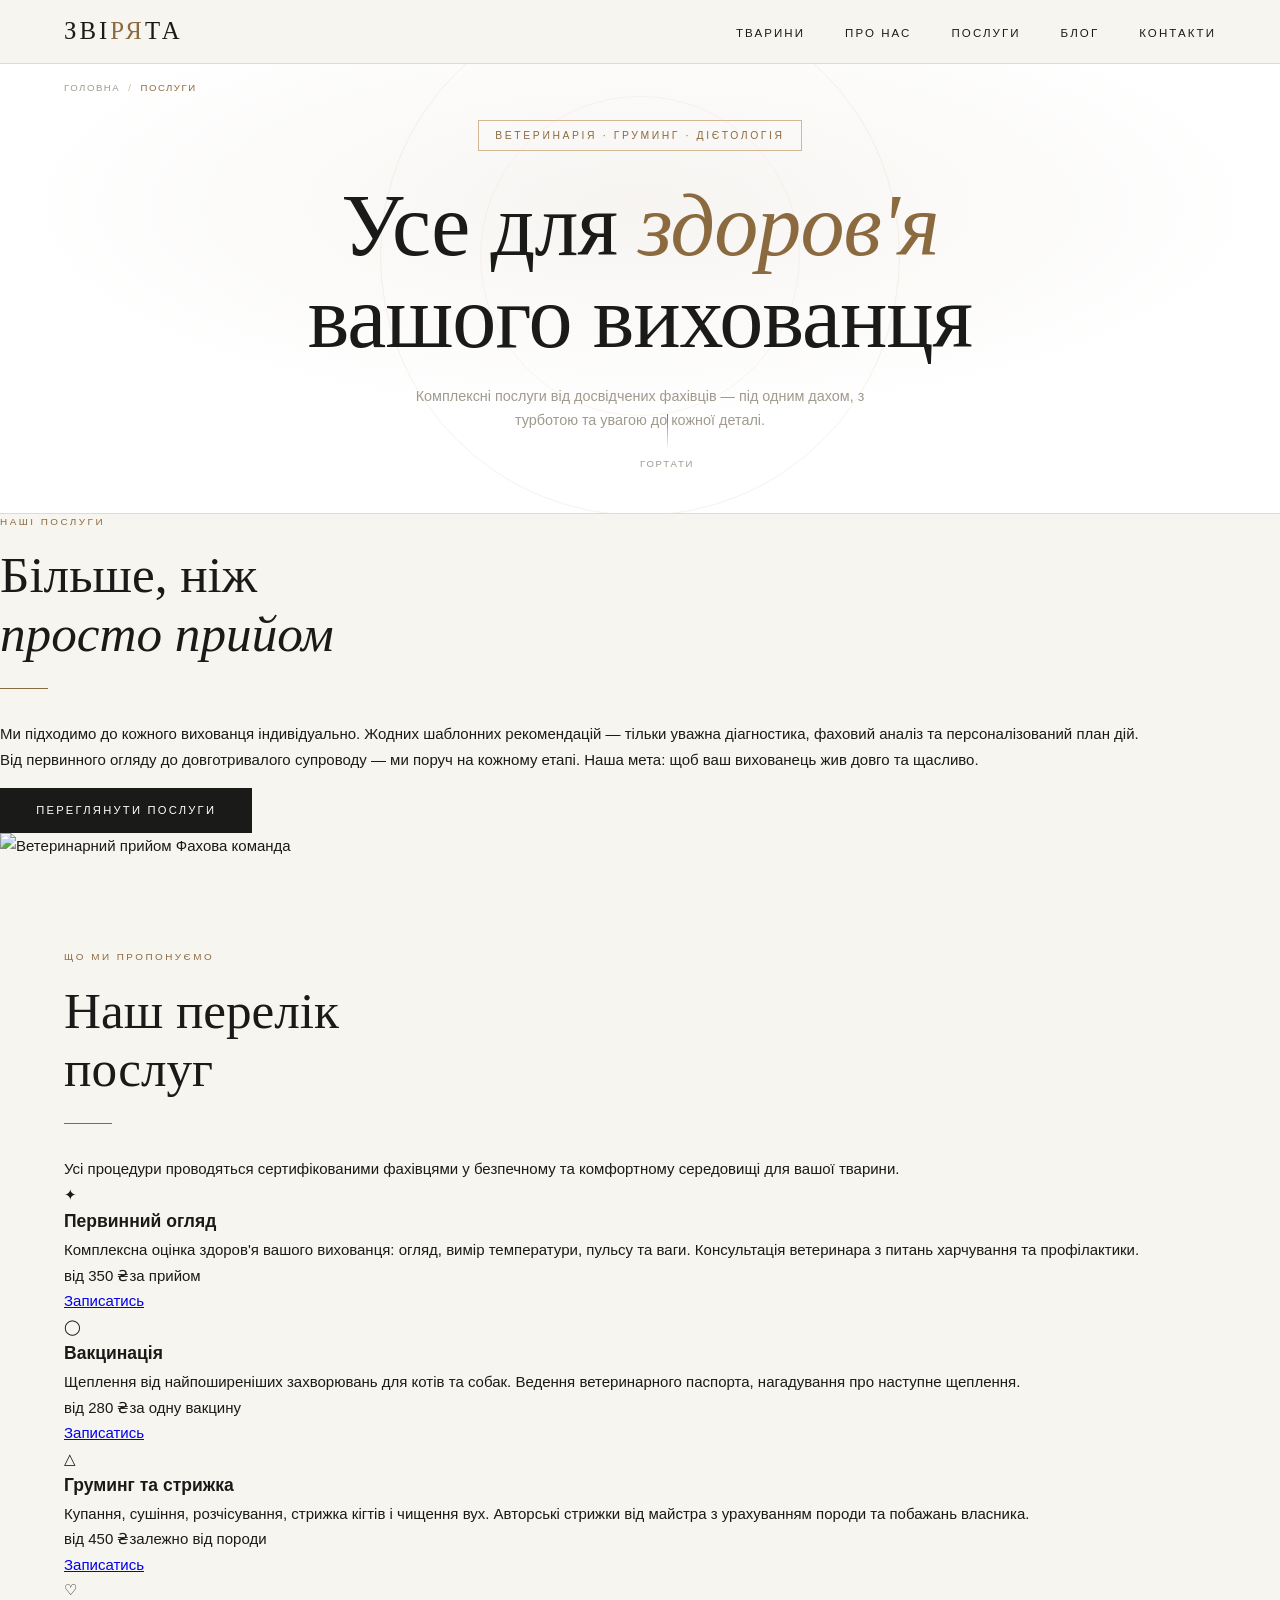
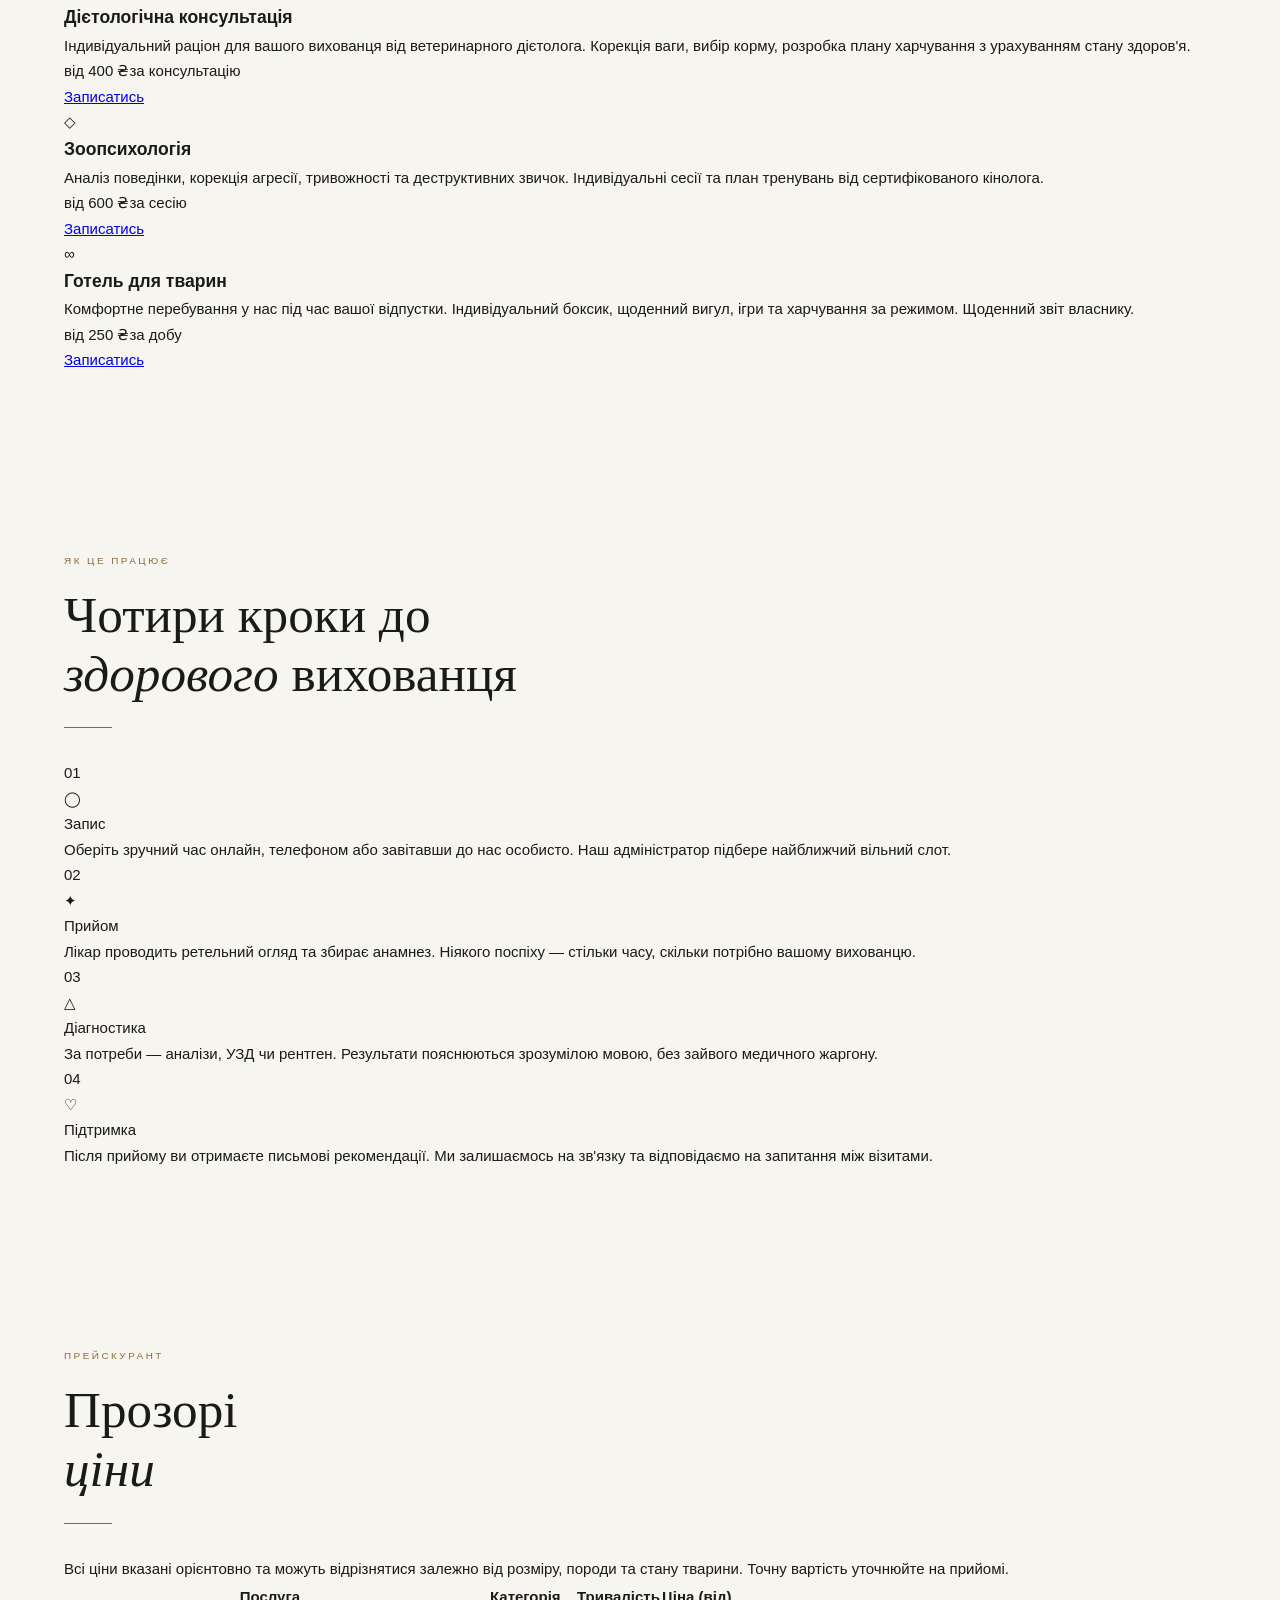
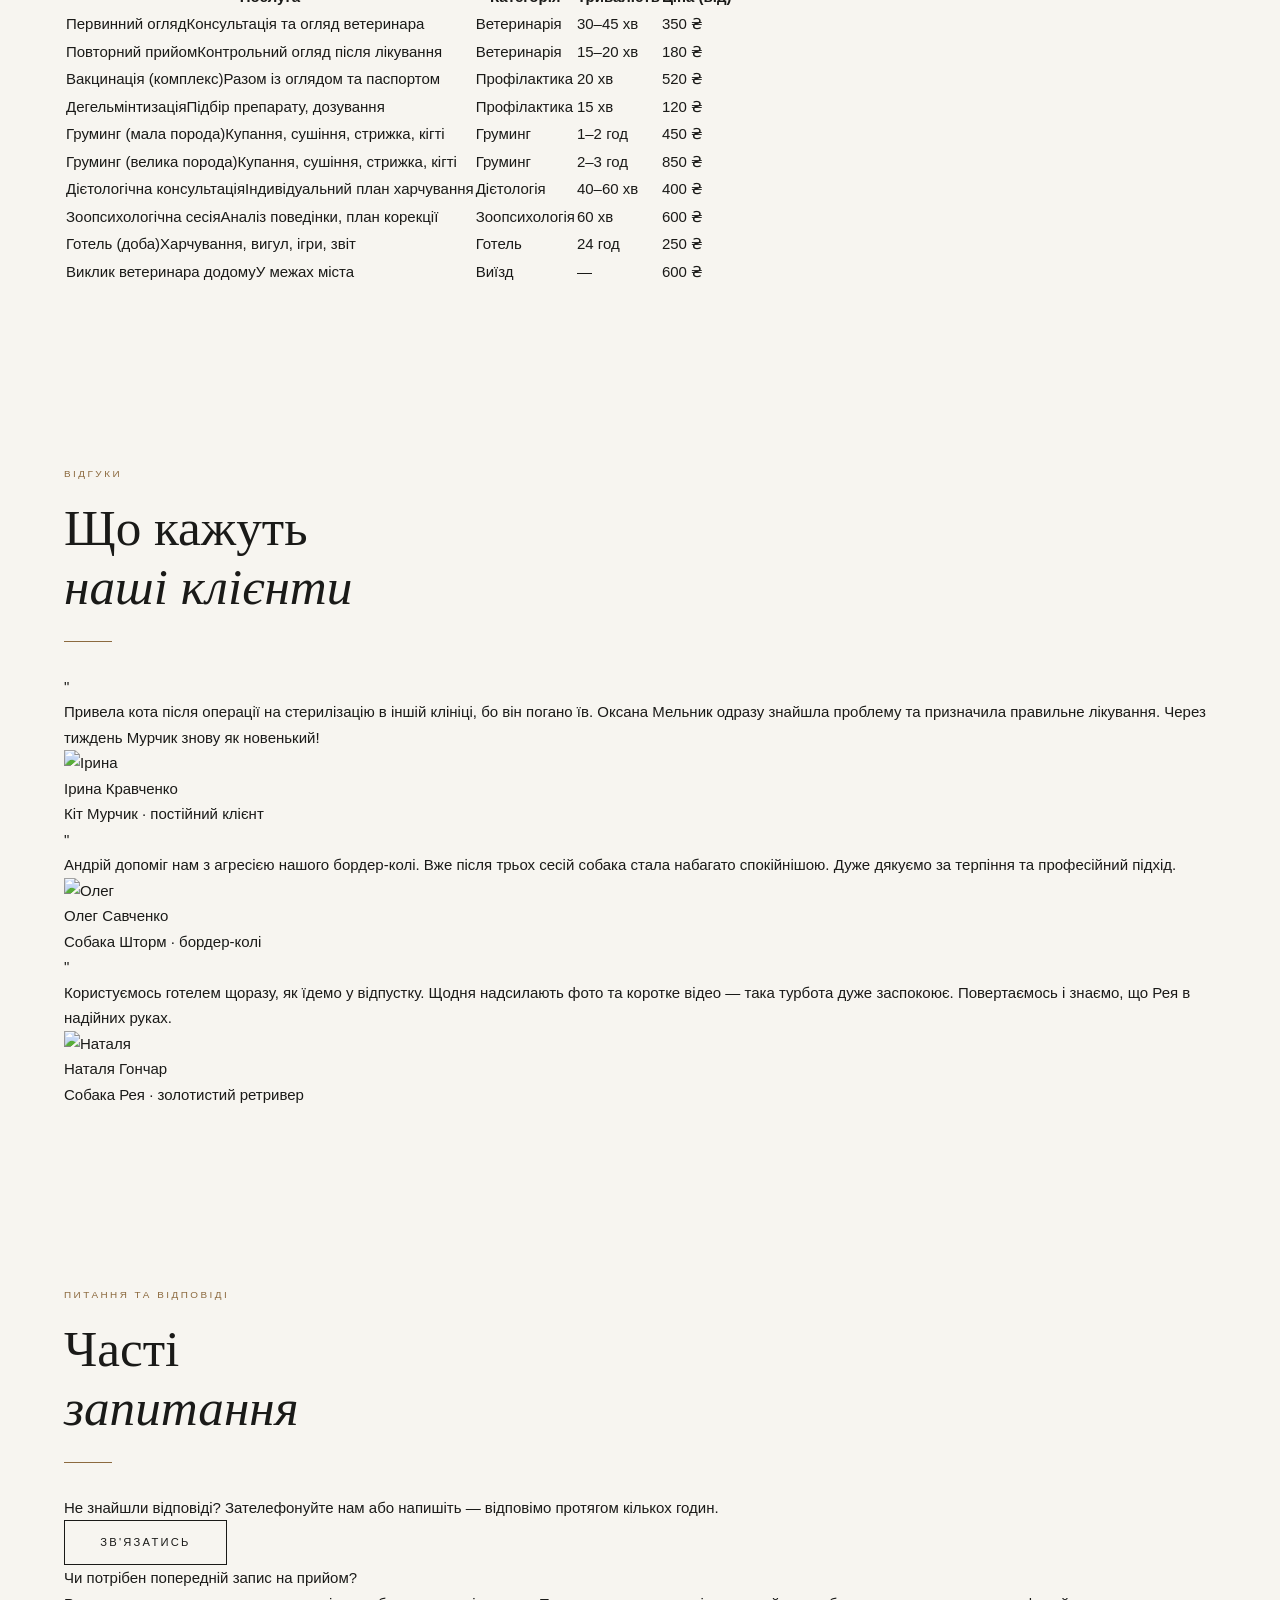
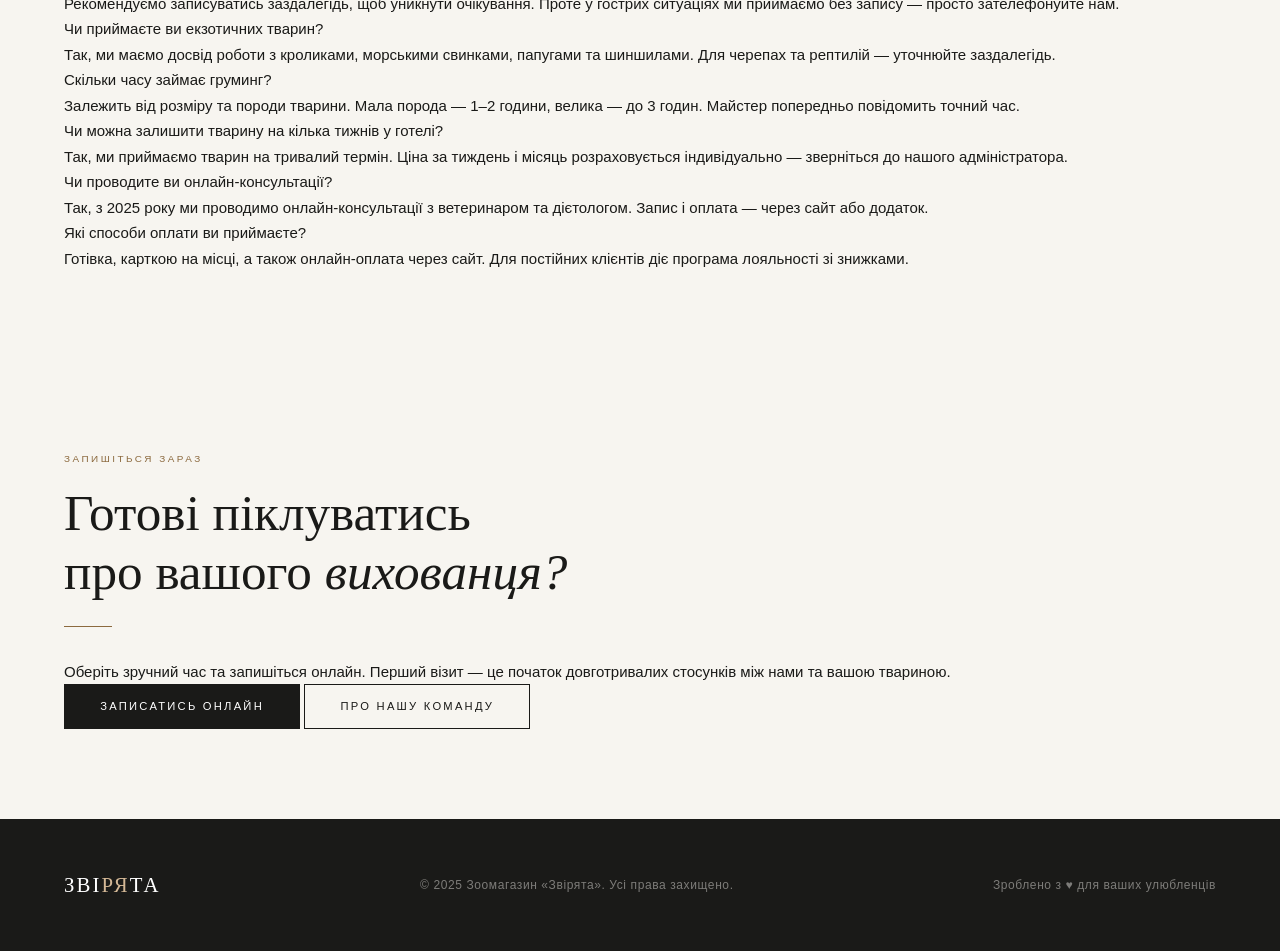
==== commit 9f96d569: "Update stylesheet link in index.html" ====
--- a/index.html
+++ b/index.html
@@ -6,7 +6,7 @@
   <meta charset="UTF-8">
   <meta name="viewport" content="width=device-width, initial-scale=1.0">
   <title>Послуги — ЗВІРЯТА</title>
-  <link rel="stylesheet" href="style3.css">
+  <link rel="stylesheet" href="style.css">
   <link href="https://fonts.googleapis.com/css2?family=Cormorant+Garamond:ital,wght@0,300;0,400;1,300&family=Montserrat:wght@300;400;500&display=swap" rel="stylesheet">
 </head>
 <body>
--- a/style.css
+++ b/style.css
@@ -0,0 +1,833 @@
+
+
+    *, *::before, *::after { box-sizing: border-box; margin: 0; padding: 0; }
+
+
+    :root {
+      --ink: #1a1a18;
+      --paper: #f7f5f0;
+      --accent: #8c6a3f;
+      --accent-light: #d4b896;
+      --muted: #a09a8e;
+      --line: #e0dbd2;
+      --white: #ffffff;
+    }
+
+
+    html { scroll-behavior: smooth; }
+
+
+    body {
+      background: var(--paper);
+      color: var(--ink);
+      font-family: 'Montserrat', sans-serif;
+      font-weight: 300;
+      font-size: 15px;
+      line-height: 1.7;
+    }
+
+
+    /* ── NAV ── */
+    nav {
+      position: fixed;
+      top: 0; left: 0; right: 0;
+      z-index: 100;
+      background: var(--paper);
+      border-bottom: 1px solid var(--line);
+      display: flex;
+      align-items: center;
+      justify-content: space-between;
+      padding: 0 5vw;
+      height: 64px;
+    }
+
+
+    .nav-logo {
+      font-family: 'Cormorant Garamond', serif;
+      font-size: 1.55rem;
+      font-weight: 300;
+      letter-spacing: .12em;
+      color: var(--ink);
+      text-decoration: none;
+    }
+
+
+    .nav-logo span { color: var(--accent); }
+
+
+    .nav-links { display: flex; gap: 2.5rem; list-style: none; }
+
+
+    .nav-links a {
+      text-decoration: none;
+      font-size: .72rem;
+      letter-spacing: .18em;
+      text-transform: uppercase;
+      color: var(--ink);
+      padding-bottom: 2px;
+      border-bottom: 1px solid transparent;
+      transition: border-color .25s, color .25s;
+    }
+
+
+    .nav-links a:hover { color: var(--accent); border-color: var(--accent); }
+    .nav-links a.active { color: var(--accent); border-color: var(--accent); }
+
+
+    /* ── PAGE HERO ── */
+    .page-hero {
+      min-height: 52vh;
+      display: flex;
+      flex-direction: column;
+      align-items: center;
+      justify-content: flex-end;
+      text-align: center;
+      padding: 120px 5vw 80px;
+      position: relative;
+      overflow: hidden;
+      background: var(--white);
+      border-bottom: 1px solid var(--line);
+    }
+
+
+    .page-hero::before {
+      content: '';
+      position: absolute;
+      inset: 0;
+      background: radial-gradient(ellipse 70% 60% at 50% 40%, rgba(140,106,63,.07) 0%, transparent 70%);
+    }
+
+
+    .hero-deco {
+      position: absolute;
+      width: 520px; height: 520px;
+      border-radius: 50%;
+      border: 1px solid var(--accent-light);
+      top: 50%; left: 50%;
+      transform: translate(-50%, -50%);
+      opacity: .2;
+      pointer-events: none;
+    }
+
+
+    .hero-deco:nth-child(2) { width: 320px; height: 320px; opacity: .15; }
+
+
+    .page-hero-tag {
+      display: inline-block;
+      font-size: .65rem;
+      letter-spacing: .25em;
+      text-transform: uppercase;
+      color: var(--accent);
+      border: 1px solid var(--accent-light);
+      padding: .35rem 1rem;
+      margin-bottom: 1.8rem;
+      position: relative;
+      animation: fadeUp .8s ease both;
+    }
+
+
+    .page-hero-title {
+      font-family: 'Cormorant Garamond', serif;
+      font-size: clamp(2.8rem, 7vw, 5.5rem);
+      font-weight: 300;
+      line-height: 1.05;
+      letter-spacing: -.01em;
+      margin-bottom: 1.2rem;
+      position: relative;
+      animation: fadeUp .9s .1s ease both;
+    }
+
+
+    .page-hero-title em {
+      font-style: italic;
+      color: var(--accent);
+    }
+
+
+    .page-hero-sub {
+      max-width: 460px;
+      margin: 0 auto;
+      color: var(--muted);
+      font-size: .9rem;
+      position: relative;
+      animation: fadeUp 1s .2s ease both;
+    }
+
+
+    /* ── SECTION BASE ── */
+    section { padding: 90px 5vw; }
+
+
+    .section-label {
+      font-size: .62rem;
+      letter-spacing: .25em;
+      text-transform: uppercase;
+      color: var(--accent);
+      margin-bottom: 1rem;
+    }
+
+
+    .section-title {
+      font-family: 'Cormorant Garamond', serif;
+      font-size: clamp(2rem, 4vw, 3.2rem);
+      font-weight: 300;
+      line-height: 1.15;
+      margin-bottom: 1.5rem;
+    }
+
+
+    .divider {
+      width: 48px;
+      height: 1px;
+      background: var(--accent);
+      margin-bottom: 2rem;
+    }
+
+
+    .btn {
+      display: inline-block;
+      padding: .75rem 2.2rem;
+      font-family: 'Montserrat', sans-serif;
+      font-size: .7rem;
+      letter-spacing: .2em;
+      text-transform: uppercase;
+      text-decoration: none;
+      background: var(--ink);
+      color: var(--white);
+      border: 1px solid var(--ink);
+      cursor: pointer;
+      transition: background .25s, color .25s;
+    }
+
+
+    .btn:hover { background: transparent; color: var(--ink); }
+
+
+    .btn-outline {
+      background: transparent;
+      color: var(--ink);
+    }
+
+
+    .btn-outline:hover { background: var(--ink); color: var(--white); }
+
+
+    /* ── FEATURED ARTICLE ── */
+    #featured {
+      background: var(--white);
+      padding-top: 0;
+    }
+
+
+    .featured-inner {
+      display: grid;
+      grid-template-columns: 1fr 1fr;
+      min-height: 560px;
+    }
+
+
+    .featured-img {
+      position: relative;
+      overflow: hidden;
+    }
+
+
+    .featured-img img {
+      width: 100%; height: 100%;
+      object-fit: cover;
+      filter: grayscale(20%);
+      transition: transform .6s ease, filter .6s ease;
+    }
+
+
+    .featured-img:hover img {
+      transform: scale(1.04);
+      filter: grayscale(0%);
+    }
+
+
+    .featured-label {
+      position: absolute;
+      top: 2rem; left: 2rem;
+      font-size: .6rem;
+      letter-spacing: .22em;
+      text-transform: uppercase;
+      background: var(--accent);
+      color: var(--white);
+      padding: .3rem .85rem;
+    }
+
+
+    .featured-content {
+      padding: 5vw;
+      display: flex;
+      flex-direction: column;
+      justify-content: center;
+      border: 1px solid var(--line);
+      border-left: none;
+    }
+
+
+    .featured-meta {
+      font-size: .62rem;
+      letter-spacing: .2em;
+      text-transform: uppercase;
+      color: var(--muted);
+      margin-bottom: 1.2rem;
+      display: flex;
+      gap: 1.5rem;
+    }
+
+
+    .featured-title {
+      font-family: 'Cormorant Garamond', serif;
+      font-size: clamp(1.8rem, 3vw, 2.6rem);
+      font-weight: 300;
+      line-height: 1.15;
+      margin-bottom: 1.2rem;
+    }
+
+
+    .featured-title em { font-style: italic; color: var(--accent); }
+
+
+    .featured-excerpt {
+      color: var(--muted);
+      font-size: .88rem;
+      margin-bottom: 2rem;
+      max-width: 400px;
+    }
+
+
+    /* ── CATEGORIES FILTER ── */
+    #blog-grid { background: var(--paper); }
+
+
+    .blog-header {
+      display: flex;
+      align-items: flex-end;
+      justify-content: space-between;
+      margin-bottom: 3rem;
+      flex-wrap: wrap;
+      gap: 2rem;
+    }
+
+
+    .categories {
+      display: flex;
+      gap: .5rem;
+      flex-wrap: wrap;
+    }
+
+
+    .cat-btn {
+      font-size: .6rem;
+      letter-spacing: .18em;
+      text-transform: uppercase;
+      padding: .4rem 1rem;
+      border: 1px solid var(--line);
+      background: transparent;
+      color: var(--muted);
+      cursor: pointer;
+      text-decoration: none;
+      transition: all .2s;
+      font-family: 'Montserrat', sans-serif;
+    }
+
+
+    .cat-btn:hover,
+    .cat-btn.active {
+      background: var(--ink);
+      color: var(--white);
+      border-color: var(--ink);
+    }
+
+
+    /* ── ARTICLES GRID ── */
+    .articles-grid {
+      display: grid;
+      grid-template-columns: repeat(3, 1fr);
+      gap: 2px;
+    }
+
+
+    .article-card {
+      background: var(--white);
+      display: flex;
+      flex-direction: column;
+      overflow: hidden;
+      transition: transform .3s ease;
+    }
+
+
+    .article-card:hover { transform: translateY(-4px); }
+
+
+    .article-img {
+      position: relative;
+      overflow: hidden;
+      aspect-ratio: 4/3;
+    }
+
+
+    .article-img img {
+      width: 100%; height: 100%;
+      object-fit: cover;
+      filter: grayscale(25%);
+      transition: transform .5s ease, filter .5s ease;
+    }
+
+
+    .article-card:hover .article-img img {
+      transform: scale(1.07);
+      filter: grayscale(0%);
+    }
+
+
+    .article-cat-tag {
+      position: absolute;
+      top: 1rem; left: 1rem;
+      font-size: .56rem;
+      letter-spacing: .2em;
+      text-transform: uppercase;
+      background: var(--accent);
+      color: var(--white);
+      padding: .25rem .7rem;
+    }
+
+
+    .article-body {
+      padding: 1.8rem 1.6rem 2rem;
+      flex: 1;
+      display: flex;
+      flex-direction: column;
+    }
+
+
+    .article-date {
+      font-size: .6rem;
+      letter-spacing: .18em;
+      text-transform: uppercase;
+      color: var(--muted);
+      margin-bottom: .85rem;
+    }
+
+
+    .article-title {
+      font-family: 'Cormorant Garamond', serif;
+      font-size: 1.3rem;
+      font-weight: 300;
+      line-height: 1.25;
+      color: var(--ink);
+      margin-bottom: .85rem;
+      flex: 1;
+    }
+
+
+    .article-excerpt {
+      font-size: .8rem;
+      color: var(--muted);
+      line-height: 1.7;
+      margin-bottom: 1.4rem;
+    }
+
+
+    .article-link {
+      font-size: .62rem;
+      letter-spacing: .18em;
+      text-transform: uppercase;
+      color: var(--accent);
+      text-decoration: none;
+      display: inline-flex;
+      align-items: center;
+      gap: .5rem;
+      border-bottom: 1px solid var(--accent-light);
+      padding-bottom: 2px;
+      transition: color .2s, border-color .2s;
+      align-self: flex-start;
+    }
+
+
+    .article-link:hover { color: var(--ink); border-color: var(--ink); }
+    .article-link::after { content: '→'; }
+
+
+    /* ── TIPS STRIP ── */
+    #tips { background: var(--ink); color: var(--paper); }
+
+
+    #tips .section-title { color: var(--white); }
+    #tips .section-label { color: var(--accent-light); }
+    #tips .divider { background: var(--accent-light); }
+
+
+    .tips-header { margin-bottom: 4rem; }
+
+
+    .tips-grid {
+      display: grid;
+      grid-template-columns: repeat(4, 1fr);
+      gap: 1px;
+      background: rgba(255,255,255,.08);
+    }
+
+
+    .tip-item {
+      background: var(--ink);
+      padding: 2.5rem 2rem;
+      transition: background .25s;
+    }
+
+
+    .tip-item:hover { background: rgba(255,255,255,.05); }
+
+
+    .tip-icon {
+      font-family: 'Cormorant Garamond', serif;
+      font-size: 2.6rem;
+      font-weight: 300;
+      color: var(--accent-light);
+      line-height: 1;
+      margin-bottom: 1.2rem;
+    }
+
+
+    .tip-title {
+      font-size: .72rem;
+      letter-spacing: .16em;
+      text-transform: uppercase;
+      color: var(--accent-light);
+      margin-bottom: .6rem;
+    }
+
+
+    .tip-text {
+      font-size: .83rem;
+      color: rgba(247,245,240,.75);
+      line-height: 1.7;
+    }
+
+
+    /* ── SIDEBAR LAYOUT (wide article list) ── */
+    #more-articles { background: var(--white); }
+
+
+    .two-col {
+      display: grid;
+      grid-template-columns: 1fr 340px;
+      gap: 5vw;
+      align-items: start;
+    }
+
+
+    .list-articles { display: flex; flex-direction: column; gap: 0; }
+
+
+    .list-article {
+      display: grid;
+      grid-template-columns: 180px 1fr;
+      gap: 2rem;
+      padding: 2rem 0;
+      border-bottom: 1px solid var(--line);
+      align-items: start;
+    }
+
+
+    .list-article:first-child { padding-top: 0; }
+
+
+    .list-article-img {
+      overflow: hidden;
+      aspect-ratio: 4/3;
+    }
+
+
+    .list-article-img img {
+      width: 100%; height: 100%;
+      object-fit: cover;
+      filter: grayscale(25%);
+      transition: transform .45s ease, filter .45s ease;
+    }
+
+
+    .list-article:hover .list-article-img img {
+      transform: scale(1.07);
+      filter: grayscale(0%);
+    }
+
+
+
+
+
+    .list-article-cat {
+      font-size: .58rem;
+      letter-spacing: .2em;
+      text-transform: uppercase;
+      color: var(--accent);
+      margin-bottom: .5rem;
+    }
+
+
+    .list-article-title {
+      font-family: 'Cormorant Garamond', serif;
+      font-size: 1.25rem;
+      font-weight: 300;
+      line-height: 1.25;
+      margin-bottom: .6rem;
+    }
+
+
+    .list-article-excerpt {
+      font-size: .8rem;
+      color: var(--muted);
+      line-height: 1.65;
+      margin-bottom: .9rem;
+    }
+
+
+    /* ── SIDEBAR ── */
+
+
+
+    .sidebar-block {
+      background: var(--paper);
+      border: 1px solid var(--line);
+      padding: 2rem;
+      margin-bottom: 2rem;
+    }
+
+
+    .sidebar-title {
+      font-family: 'Cormorant Garamond', serif;
+      font-size: 1.3rem;
+      font-weight: 300;
+      margin-bottom: 1rem;
+      padding-bottom: 1rem;
+      border-bottom: 1px solid var(--line);
+    }
+
+
+    .tag-cloud {
+      display: flex;
+      flex-wrap: wrap;
+      gap: .5rem;
+    }
+
+
+    .tag {
+      font-size: .6rem;
+      letter-spacing: .14em;
+      text-transform: uppercase;
+      padding: .3rem .75rem;
+      border: 1px solid var(--line);
+      color: var(--muted);
+      text-decoration: none;
+      transition: all .2s;
+    }
+
+
+    .tag:hover { background: var(--ink); color: var(--white); border-color: var(--ink); }
+
+
+    .popular-list { list-style: none; }
+
+
+    .popular-item {
+      padding: .85rem 0;
+      border-bottom: 1px solid var(--line);
+      display: flex;
+      gap: 1rem;
+      align-items: flex-start;
+    }
+
+
+    .popular-item:last-child { border-bottom: none; }
+
+
+    .popular-num {
+      font-family: 'Cormorant Garamond', serif;
+      font-size: 1.6rem;
+      font-weight: 300;
+      color: var(--accent-light);
+      line-height: 1;
+      flex-shrink: 0;
+    }
+
+
+    .popular-title {
+      font-size: .82rem;
+      line-height: 1.45;
+      color: var(--ink);
+      text-decoration: none;
+      transition: color .2s;
+    }
+
+
+    .popular-title:hover { color: var(--accent); }
+
+
+    .popular-cat {
+      font-size: .58rem;
+      letter-spacing: .15em;
+      text-transform: uppercase;
+      color: var(--muted);
+      margin-top: .2rem;
+    }
+
+
+    .sidebar-newsletter input {
+      width: 100%;
+      border: 1px solid var(--line);
+      background: var(--white);
+      padding: .7rem 1rem;
+      font-family: 'Montserrat', sans-serif;
+      font-size: .8rem;
+      outline: none;
+      color: var(--ink);
+      transition: border-color .2s;
+      margin-bottom: .5rem;
+      display: block;
+    }
+
+
+    .sidebar-newsletter input:focus { border-color: var(--accent); }
+
+
+    .sidebar-newsletter button {
+      width: 100%;
+      background: var(--ink);
+      color: var(--white);
+      border: 1px solid var(--ink);
+      padding: .7rem 1rem;
+      font-family: 'Montserrat', sans-serif;
+      font-size: .62rem;
+      letter-spacing: .18em;
+      text-transform: uppercase;
+      cursor: pointer;
+      transition: background .2s, color .2s;
+    }
+
+
+    .sidebar-newsletter button:hover { background: var(--accent); border-color: var(--accent); }
+
+
+    /* ── FOOTER ── */
+    footer {
+      background: var(--ink);
+      color: rgba(247,245,240,.45);
+      padding: 3rem 5vw;
+      display: flex;
+      align-items: center;
+      justify-content: space-between;
+      gap: 1rem;
+      flex-wrap: wrap;
+    }
+
+
+    .footer-logo {
+      font-family: 'Cormorant Garamond', serif;
+      font-size: 1.3rem;
+      font-weight: 300;
+      color: var(--white);
+      letter-spacing: .1em;
+    }
+
+
+    .footer-logo span { color: var(--accent-light); }
+
+
+    footer a { color: inherit; text-decoration: none; transition: color .2s; }
+    footer a:hover { color: var(--accent-light); }
+
+
+    footer p { font-size: .75rem; letter-spacing: .05em; }
+
+
+    /* ── ANIMATIONS ── */
+    @keyframes fadeUp {
+      from { opacity: 0; transform: translateY(24px); }
+      to   { opacity: 1; transform: translateY(0); }
+    }
+
+
+    /* ── SCROLL INDICATOR ── */
+    .scroll-hint {
+      position: absolute;
+      bottom: 2.5rem;
+      left: 50%;
+      transform: translateX(-50%);
+      display: flex;
+      flex-direction: column;
+      align-items: center;
+      gap: .4rem;
+      color: var(--muted);
+      font-size: .6rem;
+      letter-spacing: .18em;
+      text-transform: uppercase;
+      animation: fadeUp 1.2s .5s ease both;
+    }
+
+
+    .scroll-line {
+      width: 1px;
+      height: 36px;
+      background: linear-gradient(var(--accent), transparent);
+      animation: scrollPulse 2s 1s infinite;
+    }
+
+
+    @keyframes scrollPulse {
+      0%, 100% { opacity: .3; }
+      50% { opacity: 1; }
+    }
+
+
+    /* ── BREADCRUMB ── */
+    .breadcrumb {
+      position: absolute;
+      top: 80px; left: 5vw;
+      display: flex;
+      align-items: center;
+      gap: .5rem;
+      font-size: .6rem;
+      letter-spacing: .16em;
+      text-transform: uppercase;
+      color: var(--muted);
+    }
+
+
+    .breadcrumb a { color: var(--muted); text-decoration: none; transition: color .2s; }
+    .breadcrumb a:hover { color: var(--accent); }
+    .breadcrumb span { color: var(--accent-light); }
+
+
+    /* ── RESPONSIVE ── */
+    @media (max-width: 1024px) {
+      .articles-grid { grid-template-columns: repeat(2, 1fr); }
+      .tips-grid { grid-template-columns: repeat(2, 1fr); }
+      .two-col { grid-template-columns: 1fr; }
+      .sidebar { display: grid; grid-template-columns: 1fr 1fr; gap: 2rem; }
+      .sidebar-block:last-child { grid-column: 1 / -1; }
+    }
+
+
+    @media (max-width: 768px) {
+      .featured-inner { grid-template-columns: 1fr; }
+      .featured-content { border-left: 1px solid var(--line); border-top: none; }
+      #about { grid-template-columns: 1fr; }
+      .nav-links { gap: 1.2rem; }
+      .nav-links a { font-size: .62rem; }
+      .list-article { grid-template-columns: 1fr; gap: 1rem; }
+      .list-article-img { aspect-ratio: 16/7; }
+    }
+
+
+    @media (max-width: 640px) {
+      .articles-grid { grid-template-columns: 1fr; }
+      .tips-grid { grid-template-columns: 1fr; }
+      .nav-links { display: none; }
+      .sidebar { grid-template-columns: 1fr; }
+    }
+
+
